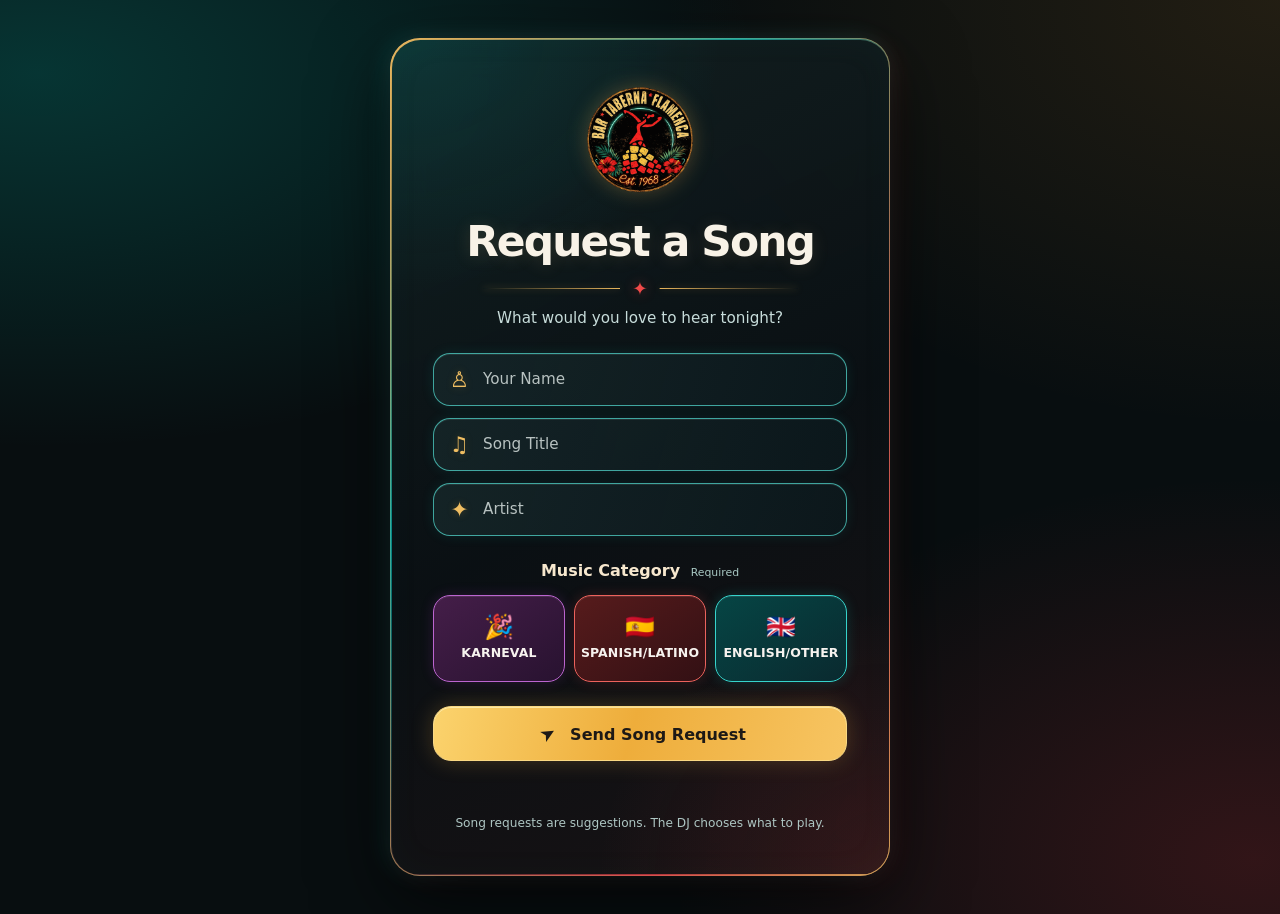
==== index.html @ 023027da "Force fresh category-aware guest script after older cached versions" ====
<!doctype html>
<html lang="en"><head><meta charset="UTF-8"><meta name="viewport" content="width=device-width,initial-scale=1"><meta name="theme-color" content="#17121b"><title>Song Requests · Taberna Flamenca</title><link rel="stylesheet" href="./styles.css"><link rel="stylesheet" href="./guest-theme.css"></head><body>
<main class="guest-page"><section class="guest-card"><img class="guest-logo" src="./assets/taberna-round-hq.png" alt="Taberna Flamenca logo"><h1>Request a Song</h1><div class="flamenca-divider" aria-hidden="true"><span>✦</span></div><p class="subtitle">What would you love to hear tonight?</p>
<form id="request-form"><label class="sr-only" for="guest">Your Name</label><div class="glow-field"><span class="field-icon" aria-hidden="true">♙</span><input id="guest" name="guest" maxlength="60" autocomplete="name" required placeholder="Your Name"></div>
<label class="sr-only" for="title">Song Title</label><div class="glow-field"><span class="field-icon" aria-hidden="true">♫</span><input id="title" name="title" maxlength="120" required placeholder="Song Title"></div>

<label class="sr-only" for="artist">Artist</label><div class="glow-field"><span class="field-icon" aria-hidden="true">✦</span><input id="artist" name="artist" maxlength="120" required placeholder="Artist"></div>
<fieldset class="category-field"><legend>Music Category <span class="required-label">Required</span></legend><div class="category-options">
<label class="category-choice"><input type="radio" name="category" value="german" required><span><span class="category-emoji">🎉</span><span>KARNEVAL</span></span></label>
<label class="category-choice"><input type="radio" name="category" value="latino" required><span><span class="category-emoji">🇪🇸</span><span>SPANISH/<wbr>LATINO</span></span></label>
<label class="category-choice"><input type="radio" name="category" value="international" required><span><span class="category-emoji">🇬🇧</span><span>ENGLISH/<wbr>OTHER</span></span></label>
</div></fieldset>
<button type="submit" id="submit"><span class="send-icon" aria-hidden="true">➤</span> Send Song Request</button><p class="feedback" id="feedback" role="status" aria-live="polite"></p></form>
<p class="footnote">Song requests are suggestions. The DJ chooses what to play.</p></section></main>
<script type="module" src="./src/guest.js?v=20261105-category-fix2"></script></body></html>
---- styles.css ----
:root{font-family:Inter,ui-sans-serif,system-ui,-apple-system,BlinkMacSystemFont,"Segoe UI",sans-serif;color:#f6eff7;background:#120e15;font-synthesis:none}*{box-sizing:border-box}body{margin:0;min-height:100vh;background:radial-gradient(ellipse at 20% 0%,#39213d 0%,transparent 45%),radial-gradient(ellipse at 100% 70%,#2b1b30 0%,transparent 45%),#120e15}button,input{font:inherit}button{cursor:pointer}button:disabled{opacity:.6;cursor:wait}.guest-page{min-height:100vh;display:flex;align-items:center;justify-content:center;padding:32px 16px}.guest-card{width:min(100%,460px);padding:clamp(26px,5vw,46px);background:rgba(39,28,43,.82);border:1px solid #624b63;border-radius:24px;box-shadow:0 22px 75px #0007;backdrop-filter:blur(14px)}.eyebrow{font-size:.75rem;letter-spacing:.25em;font-weight:750;color:#f2a9bb}.music-icon{font-size:3.7rem;line-height:1;margin:30px 0 10px;color:#f3b0c4}h1{font-size:clamp(2rem,5vw,2.8rem);letter-spacing:-.05em;margin:0 0 8px}.subtitle{color:#c6b4c6;margin:0 0 30px;line-height:1.5}form{display:flex;flex-direction:column}label{font-size:.86rem;font-weight:650;margin:14px 0 8px}input:not([type=checkbox]){width:100%;min-height:48px;padding:12px 14px;color:#fff;border:1px solid #745e76;border-radius:11px;background:#231b28;outline:none}input:focus{border-color:#f3a9c0;box-shadow:0 0 0 3px #f3a9c026}input::placeholder{color:#a692a8}button:not(.secondary){background:linear-gradient(120deg,#ffb8c7,#e78eae);color:#2a1425;font-weight:760;border:0;border-radius:11px;min-height:49px;padding:12px 18px;margin-top:24px}button span{margin-left:6px}button:hover{filter:brightness(1.08)}button.secondary{background:#302635;color:#f5e9f4;border:1px solid #604d63;border-radius:10px;padding:10px 15px;min-height:40px}.footnote{font-size:.76rem;line-height:1.5;color:#a893a9;text-align:center;margin:25px 0 0}.feedback{font-size:.87rem;line-height:1.45;margin:12px 0 0;min-height:1rem}.feedback.error{color:#ffc1c1}.feedback.success{color:#a7edc1}.hidden{display:none!important}.dashboard{max-width:940px;margin:auto;padding:42px 18px}.dash-header{display:flex;align-items:flex-start;justify-content:space-between;gap:20px}.dash-header h1{margin-top:10px}.header-actions{display:flex;gap:12px;align-items:center}.status{border-radius:100px;border:1px solid #58465b;padding:8px 12px;color:#d1bcd1;font-size:.8rem;white-space:nowrap}.status.connected{border-color:#44705d;color:#a6e8c4}.panel{background:#2b2030;border:1px solid #644d67;border-radius:18px;padding:26px}.login{max-width:410px;margin:50px auto}.login h2{margin:0}.toolbar{display:flex;align-items:center;justify-content:space-between;gap:20px;margin:16px 0 20px}.meta{font-size:.82rem;color:#b39db5;margin:5px 0}.toolbar-actions{display:flex;align-items:center;gap:14px}.checkbox-label{margin:0;color:#cdbbd0;font-weight:500;white-space:nowrap}.request-list{background:#241b29;border:1px solid #57445b;border-radius:17px;overflow:hidden}.request{display:grid;grid-template-columns:43px 1fr auto;gap:16px;align-items:center;padding:19px 20px;border-bottom:1px solid #48364b}.request:last-child{border-bottom:0}.request.done{opacity:.55}.number{font-size:1.35rem;font-weight:700;color:#a892ad;font-variant-numeric:tabular-nums}.song-title{font-size:1.03rem;font-weight:750;overflow-wrap:anywhere}.artist{font-size:.91rem;color:#c9b5ca;margin-top:4px}.requesters{font-size:.82rem;color:#9e8aa4;margin-top:6px;overflow-wrap:anywhere}.row-side{display:flex;gap:12px;align-items:center}.plus{border-radius:100px;background:#614162;color:#ffdaee;padding:6px 10px;font-size:.82rem;font-weight:750}.mark{font-size:.82rem;padding:7px 9px;background:transparent;border:1px solid #705a76;color:#d5c0d7;border-radius:8px}.empty{padding:32px;color:#bca7bd;text-align:center}.dashboard-foot{margin-top:30px}@media(max-width:600px){.dash-header,.toolbar{flex-wrap:wrap}.request{grid-template-columns:25px 1fr auto;gap:10px;padding:14px 12px}.row-side{flex-direction:column;align-items:flex-end}.dashboard{padding:22px 12px}}
/* DJ request extension: keep the existing colour palette and card styling. */
.dashboard{max-width:1680px}
.toolbar-actions{flex-wrap:wrap;justify-content:flex-end}
.toolbar select,.category-select{background:#302635;color:#f5e9f4;border:1px solid #705a76;border-radius:9px;padding:9px;font:inherit}
.event-label{margin:0;font-size:.82rem;color:#cdbbd0}
.request-columns{display:grid;grid-template-columns:repeat(3,minmax(0,1fr));gap:14px;align-items:start;overflow:visible}
.music-column{min-width:0;border:1px solid #57445b;background:rgba(36,27,41,.92);border-radius:17px;overflow:hidden}
.music-column h2{font-size:1rem;letter-spacing:-.01em;margin:0;padding:17px 16px;background:#35283a;border-bottom:1px solid #57445b}
.category-items{min-height:90px}
.category-items .request{grid-template-columns:29px minmax(0,1fr);gap:10px;align-items:start;padding:15px 12px}
.category-items .number{font-size:1rem;padding-top:2px}
.song-details{min-width:0}
.song-details .row-side{flex-direction:row;align-items:center;justify-content:flex-start;margin-top:10px}
.song-details .category-select{width:100%;margin-top:10px;font-size:.78rem}
.mobile-swipe-hint{display:none;text-align:center;color:#b8a3ba;font-size:.8rem}
@media(max-width:760px){
 .dashboard{padding:20px 0}
 .dash-header,.toolbar{padding-left:15px;padding-right:15px}
 .dashboard-foot{padding:0 14px}
 .request-columns{display:flex;gap:0;overflow-x:auto;scroll-snap-type:x mandatory;overscroll-behavior-x:contain;scrollbar-width:none;-webkit-overflow-scrolling:touch}
 .request-columns::-webkit-scrollbar{display:none}
 .music-column{flex:0 0 100%;width:100%;scroll-snap-align:start;border-radius:0;border-left:0;border-right:0;min-height:280px}
 .music-column h2{position:sticky;top:0}
 .mobile-swipe-hint{display:block}
 .toolbar-actions{justify-content:flex-start}
 .header-actions{margin-left:auto}
}

/* Guest request form: original centered logo and equal-width compulsory category choices. */
.guest-logo{display:block;width:124px;height:124px;aspect-ratio:1;object-fit:contain;border-radius:50%;margin:0 auto 16px}
.guest-card h1{text-align:center}
.guest-card .subtitle{text-align:center}
.category-field{border:0;padding:0;margin:17px 0 3px;min-width:0}
.category-field legend{font-size:.86rem;font-weight:650;margin-bottom:10px;padding:0}
.required-label{font-size:.72rem;font-weight:500;color:#bf9ebc;margin-left:5px}
.category-options{display:grid;grid-template-columns:repeat(3,minmax(0,1fr));gap:7px}
.category-choice{display:block;min-width:0;margin:0;cursor:pointer;position:relative}
.category-choice input{position:absolute;opacity:0;width:1px;height:1px}
.category-choice > span{display:flex;align-items:center;justify-content:center;text-align:center;min-height:58px;width:100%;padding:7px 4px;background:#231b28;border:1px solid #745e76;border-radius:11px;color:#f5e9f4;font-size:clamp(.63rem,2.2vw,.77rem);font-weight:750;line-height:1.2;overflow-wrap:anywhere;transition:background .15s,border-color .15s,box-shadow .15s}
.category-choice input:checked+span{background:#614162;border-color:#ffc5d6;color:#fff;box-shadow:inset 0 0 0 1px #ffc5d6}
.category-choice input:focus-visible+span{outline:3px solid #f3a9c0;outline-offset:3px}
@media(max-width:420px){.guest-card{padding:24px 18px}.guest-logo{width:118px;height:118px}.category-options{gap:5px}.category-choice > span{font-size:.65rem;padding:7px 2px}}

/* Compact supplied PNG and horizontal categories with clear symbol/text hierarchy. */
.category-options{grid-template-columns:repeat(3,minmax(0,1fr));}
.category-choice > span{display:flex;flex-direction:column;gap:4px;align-items:center;justify-content:center;min-height:70px;white-space:normal}
.category-choice > span > span{display:block;background:none;border:none;padding:0;min-height:0;width:auto;line-height:1.15}
.category-choice .category-emoji{font-size:1.3rem;line-height:1.2}
---- guest-theme.css ----
/* Flamenca Night — guest-only theme matching the approved visual mockup.
   All DJ dashboard styles and existing Supabase logic remain untouched. */
.guest-page {
  min-height:100vh;
  padding:38px 16px;
  background:
    radial-gradient(ellipse 74% 54% at 3% 8%,rgba(0,198,182,.21),transparent 76%),
    radial-gradient(ellipse 60% 55% at 98% 94%,rgba(229,50,57,.19),transparent 76%),
    radial-gradient(ellipse 62% 60% at 100% 0%,rgba(195,125,36,.14),transparent 78%),
    #080e10;
}
.guest-card {
  position:relative;
  isolation:isolate;
  width:min(100%,500px);
  padding:clamp(26px,5vw,42px);
  border:1px solid rgba(230,181,107,.63);
  border-radius:30px;
  background:
    radial-gradient(ellipse 80% 38% at 4% 0%,rgba(0,160,157,.16),transparent 78%),
    radial-gradient(ellipse 78% 42% at 100% 100%,rgba(204,58,61,.15),transparent 75%),
    linear-gradient(155deg,rgba(20,35,36,.84),rgba(11,16,20,.91) 53%,rgba(27,19,21,.89));
  box-shadow:
    0 24px 75px rgba(0,0,0,.68),
    -5px -2px 22px rgba(0,204,193,.15),
    5px 3px 24px rgba(248,69,69,.13),
    inset 0 1px 0 rgba(255,221,161,.19),
    inset 0 0 38px rgba(30,165,148,.035);
  backdrop-filter:blur(20px) saturate(125%);
  -webkit-backdrop-filter:blur(20px) saturate(125%);
}
.guest-card:before {
  content:"";
  position:absolute;
  z-index:-1;
  inset:-1px;
  border-radius:inherit;
  padding:1.5px;
  background:linear-gradient(125deg,#e9b65d 0%,rgba(245,200,107,.55) 11%,rgba(2,200,197,.65) 32%,rgba(112,142,139,.16) 50%,rgba(237,66,77,.72) 78%,#d0a056 100%);
  -webkit-mask:linear-gradient(#fff 0 0) content-box,linear-gradient(#fff 0 0);
  -webkit-mask-composite:xor;
  mask-composite:exclude;
  pointer-events:none;
}
.guest-logo {
  width:124px;
  height:124px;
  border-radius:50%;
  object-fit:contain;
  margin:0 auto 13px;
  filter:drop-shadow(0 0 10px rgba(218,166,72,.30));
}
.guest-card h1 {
  font-size:clamp(2rem,7vw,2.65rem);
  line-height:1.13;
  font-weight:800;
  letter-spacing:-.045em;
  color:#f8f2e7;
  text-shadow:0 2px 18px rgba(246,194,118,.14);
  margin:0;
}
.flamenca-divider {
  display:flex;
  align-items:center;
  gap:12px;
  color:#f04a49;
  margin:12px auto 8px;
  width:76%;
  font-size:1.15rem;
  text-shadow:0 0 13px rgba(239,67,62,.45);
}
.flamenca-divider:before,.flamenca-divider:after {
  content:"";
  flex:1;
  height:1px;
  background:linear-gradient(90deg,transparent,#e6b45c);
  box-shadow:0 0 7px rgba(228,169,65,.4);
}
.flamenca-divider:after {transform:rotate(180deg)}
.guest-card .subtitle {
  margin:0 0 23px;
  color:#c7dcda;
  font-style:italic;
  font-size:.95rem;
}
.sr-only {
  position:absolute!important;
  width:1px!important;
  height:1px!important;
  padding:0!important;
  margin:-1px!important;
  overflow:hidden!important;
  clip:rect(0,0,0,0)!important;
  white-space:nowrap!important;
  border:0!important;
}
.glow-field {
  display:flex;
  align-items:center;
  gap:12px;
  border:1px solid rgba(80,213,202,.75);
  border-radius:17px;
  min-height:53px;
  margin:0 0 12px;
  padding:0 14px;
  background:linear-gradient(105deg,rgba(22,38,41,.88),rgba(12,27,31,.74));
  box-shadow:0 0 13px rgba(30,207,199,.10),inset 0 1px 0 rgba(203,250,239,.09);
  transition:border-color .16s,box-shadow .16s;
}
.glow-field:focus-within {
  border-color:#f2c369;
  box-shadow:0 0 0 3px rgba(230,183,84,.12),0 0 20px rgba(37,207,200,.20);
}
.field-icon {
  flex:0 0 23px;
  text-align:center;
  color:#f0be62;
  font-size:1.35rem;
  text-shadow:0 0 9px rgba(230,166,56,.25);
}
.guest-card .glow-field input:not([type=checkbox]) {
  width:100%;
  padding:12px 0;
  min-height:51px;
  background:transparent;
  border:0;
  border-radius:0;
  box-shadow:none;
  color:#f8f3e8;
  font-size:.95rem;
}
.guest-card .glow-field input:focus {box-shadow:none}
.guest-card .glow-field input::placeholder {color:#b8c2c1;opacity:1}
.guest-card .category-field {margin:13px 0 0}
.guest-card .category-field legend {
  color:#f7e8ce;
  text-align:center;
  width:100%;
  font-size:1rem;
  font-weight:750;
  margin-bottom:15px;
}
.guest-card .required-label {
  color:#a8c8c3;
  font-weight:400;
  font-size:.68rem;
}
.guest-card .category-options {
  display:grid;
  grid-template-columns:repeat(3,minmax(0,1fr));
  gap:9px;
}
.guest-card .category-choice {margin:0;min-width:0}
.guest-card .category-choice>span {
  display:flex;
  min-height:87px;
  padding:12px 4px;
  flex-direction:column;
  gap:7px;
  border-radius:17px;
  color:#f7f3ef;
  font-size:clamp(.60rem,2.4vw,.78rem);
  font-weight:800;
  letter-spacing:.01em;
  transition:transform .15s,box-shadow .15s,border-color .15s;
}
.guest-card .category-choice:first-child>span {
  background:linear-gradient(145deg,rgba(88,35,91,.75),rgba(48,19,57,.76));
  border:1px solid #bc65d0;
  box-shadow:0 0 13px rgba(179,54,202,.17),inset 0 1px 0 rgba(255,255,255,.09);
}
.guest-card .category-choice:nth-child(2)>span {
  background:linear-gradient(145deg,rgba(104,30,30,.81),rgba(59,16,20,.80));
  border:1px solid #ed625c;
  box-shadow:0 0 13px rgba(230,67,64,.18),inset 0 1px 0 rgba(255,255,255,.09);
}
.guest-card .category-choice:nth-child(3)>span {
  background:linear-gradient(145deg,rgba(3,89,87,.73),rgba(6,48,54,.79));
  border:1px solid #36d4cc;
  box-shadow:0 0 13px rgba(15,214,204,.17),inset 0 1px 0 rgba(255,255,255,.09);
}
.guest-card .category-choice input:checked+span {
  transform:translateY(-2px);
  border-width:2px;
  box-shadow:0 0 0 2px rgba(255,236,181,.25),0 0 22px rgba(240,198,109,.32);
}
.guest-card .category-choice input:focus-visible+span {
  outline:3px solid #f3c363;
  outline-offset:3px;
}
.guest-card .category-choice .category-emoji {font-size:1.5rem;line-height:1}
.guest-card .category-choice>span>span {font-size:inherit;line-height:1.16}
.guest-card #submit {
  min-height:55px;
  margin-top:24px;
  border-radius:18px;
  border:1px solid #f9d883;
  background:linear-gradient(105deg,#fbd36d,#eead3b 48%,#f7c562);
  box-shadow:0 0 22px rgba(236,173,64,.23),inset 0 1px 0 rgba(255,251,201,.65);
  color:#1d1916;
  font-size:1rem;
  font-weight:800;
}
.guest-card #submit:hover {filter:brightness(1.06)}
.guest-card #submit .send-icon {display:inline-block;margin-right:9px;font-size:1.15rem;transform:rotate(-30deg)}
.guest-card .footnote {color:#aec6c3;font-style:italic;line-height:1.55}
@media(max-width:420px) {
  .guest-page {padding:16px 11px}
  .guest-card {padding:26px 16px;border-radius:24px}
  .guest-card .category-options {gap:6px}
  .guest-card .category-choice>span {min-height:82px;padding:10px 3px;font-size:.63rem}
  .guest-logo {width:118px;height:118px}
}
@media(prefers-reduced-motion:reduce) {
  .glow-field,.guest-card .category-choice>span {transition:none}
}
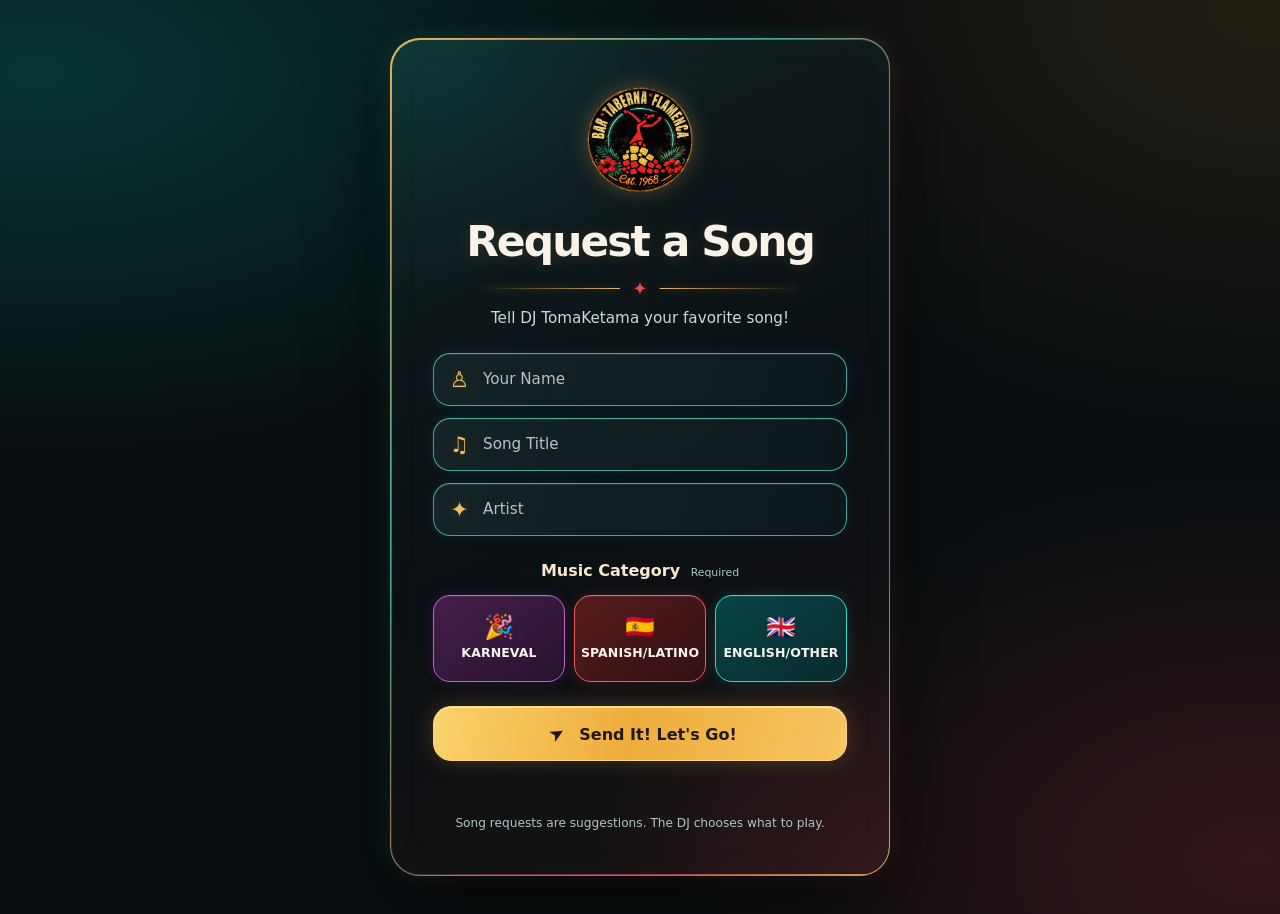
==== commit 673cb6cf: "Refresh guest request tagline and energetic send button label" ====
--- a/index.html
+++ b/index.html
@@ -1,6 +1,6 @@
 <!doctype html>
 <html lang="en"><head><meta charset="UTF-8"><meta name="viewport" content="width=device-width,initial-scale=1"><meta name="theme-color" content="#17121b"><title>Song Requests · Taberna Flamenca</title><link rel="stylesheet" href="./styles.css"><link rel="stylesheet" href="./guest-theme.css"></head><body>
-<main class="guest-page"><section class="guest-card"><img class="guest-logo" src="./assets/taberna-round-hq.png" alt="Taberna Flamenca logo"><h1>Request a Song</h1><div class="flamenca-divider" aria-hidden="true"><span>✦</span></div><p class="subtitle">What would you love to hear tonight?</p>
+<main class="guest-page"><section class="guest-card"><img class="guest-logo" src="./assets/taberna-round-hq.png" alt="Taberna Flamenca logo"><h1>Request a Song</h1><div class="flamenca-divider" aria-hidden="true"><span>✦</span></div><p class="subtitle">Tell DJ TomaKetama your favorite song!</p>
 <form id="request-form"><label class="sr-only" for="guest">Your Name</label><div class="glow-field"><span class="field-icon" aria-hidden="true">♙</span><input id="guest" name="guest" maxlength="60" autocomplete="name" required placeholder="Your Name"></div>
 <label class="sr-only" for="title">Song Title</label><div class="glow-field"><span class="field-icon" aria-hidden="true">♫</span><input id="title" name="title" maxlength="120" required placeholder="Song Title"></div>
 
@@ -10,6 +10,6 @@
 <label class="category-choice"><input type="radio" name="category" value="latino" required><span><span class="category-emoji">🇪🇸</span><span>SPANISH/<wbr>LATINO</span></span></label>
 <label class="category-choice"><input type="radio" name="category" value="international" required><span><span class="category-emoji">🇬🇧</span><span>ENGLISH/<wbr>OTHER</span></span></label>
 </div></fieldset>
-<button type="submit" id="submit"><span class="send-icon" aria-hidden="true">➤</span> Send Song Request</button><p class="feedback" id="feedback" role="status" aria-live="polite"></p></form>
+<button type="submit" id="submit"><span class="send-icon" aria-hidden="true">➤</span> Send It! Let's Go!</button><p class="feedback" id="feedback" role="status" aria-live="polite"></p></form>
 <p class="footnote">Song requests are suggestions. The DJ chooses what to play.</p></section></main>
-<script type="module" src="./src/guest.js?v=20261105-category-fix2"></script></body></html>+<script type="module" src="./src/guest.js?v=20261105-party-copy3"></script></body></html>
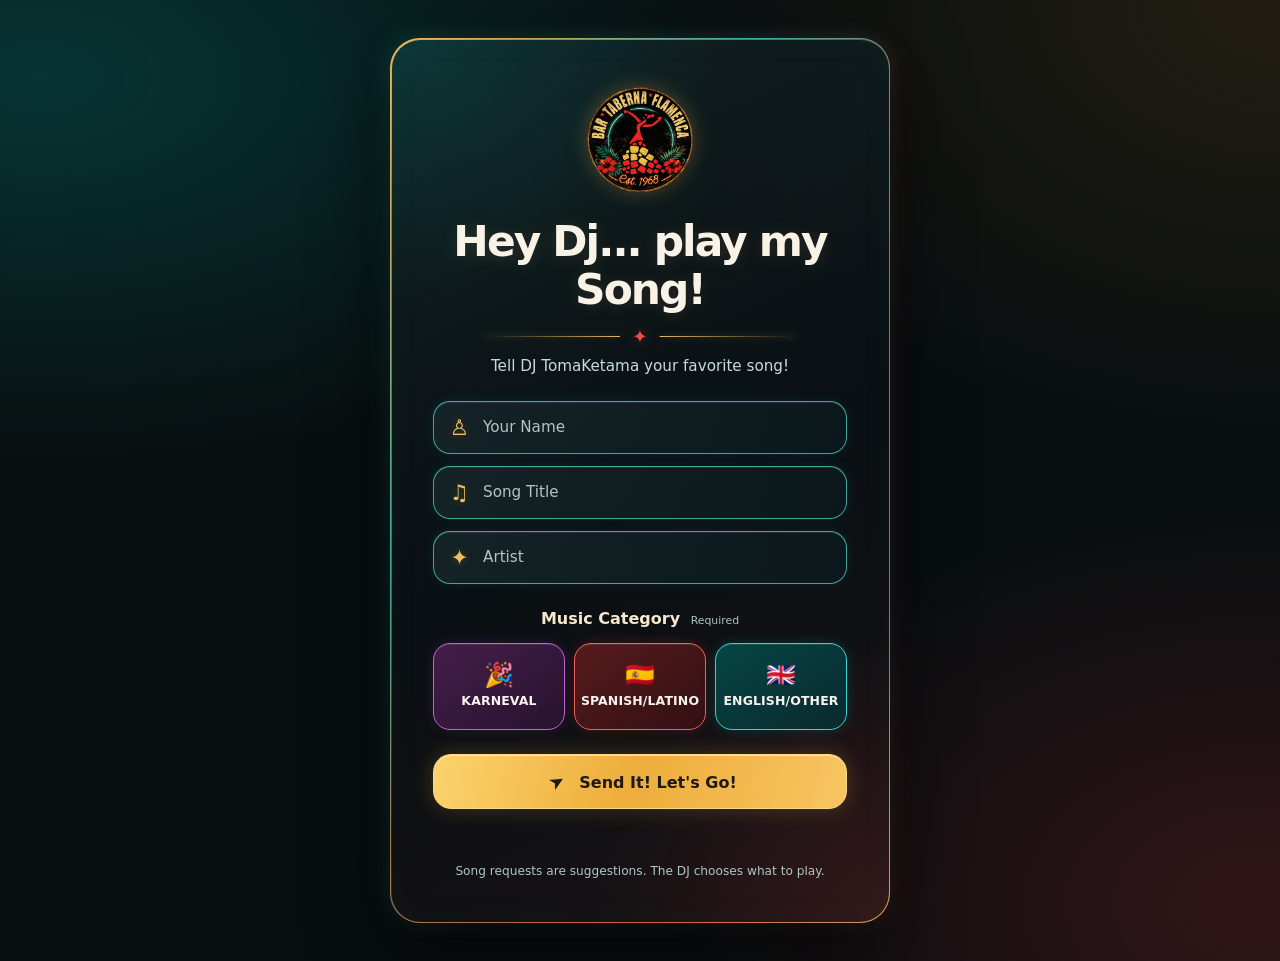
==== commit feb468c0: "Update guest form headline to Hey Dj... play my Song!" ====
--- a/index.html
+++ b/index.html
@@ -1,6 +1,6 @@
 <!doctype html>
 <html lang="en"><head><meta charset="UTF-8"><meta name="viewport" content="width=device-width,initial-scale=1"><meta name="theme-color" content="#17121b"><title>Song Requests · Taberna Flamenca</title><link rel="stylesheet" href="./styles.css"><link rel="stylesheet" href="./guest-theme.css"></head><body>
-<main class="guest-page"><section class="guest-card"><img class="guest-logo" src="./assets/taberna-round-hq.png" alt="Taberna Flamenca logo"><h1>Request a Song</h1><div class="flamenca-divider" aria-hidden="true"><span>✦</span></div><p class="subtitle">Tell DJ TomaKetama your favorite song!</p>
+<main class="guest-page"><section class="guest-card"><img class="guest-logo" src="./assets/taberna-round-hq.png" alt="Taberna Flamenca logo"><h1>Hey Dj... play my Song!</h1><div class="flamenca-divider" aria-hidden="true"><span>✦</span></div><p class="subtitle">Tell DJ TomaKetama your favorite song!</p>
 <form id="request-form"><label class="sr-only" for="guest">Your Name</label><div class="glow-field"><span class="field-icon" aria-hidden="true">♙</span><input id="guest" name="guest" maxlength="60" autocomplete="name" required placeholder="Your Name"></div>
 <label class="sr-only" for="title">Song Title</label><div class="glow-field"><span class="field-icon" aria-hidden="true">♫</span><input id="title" name="title" maxlength="120" required placeholder="Song Title"></div>
 
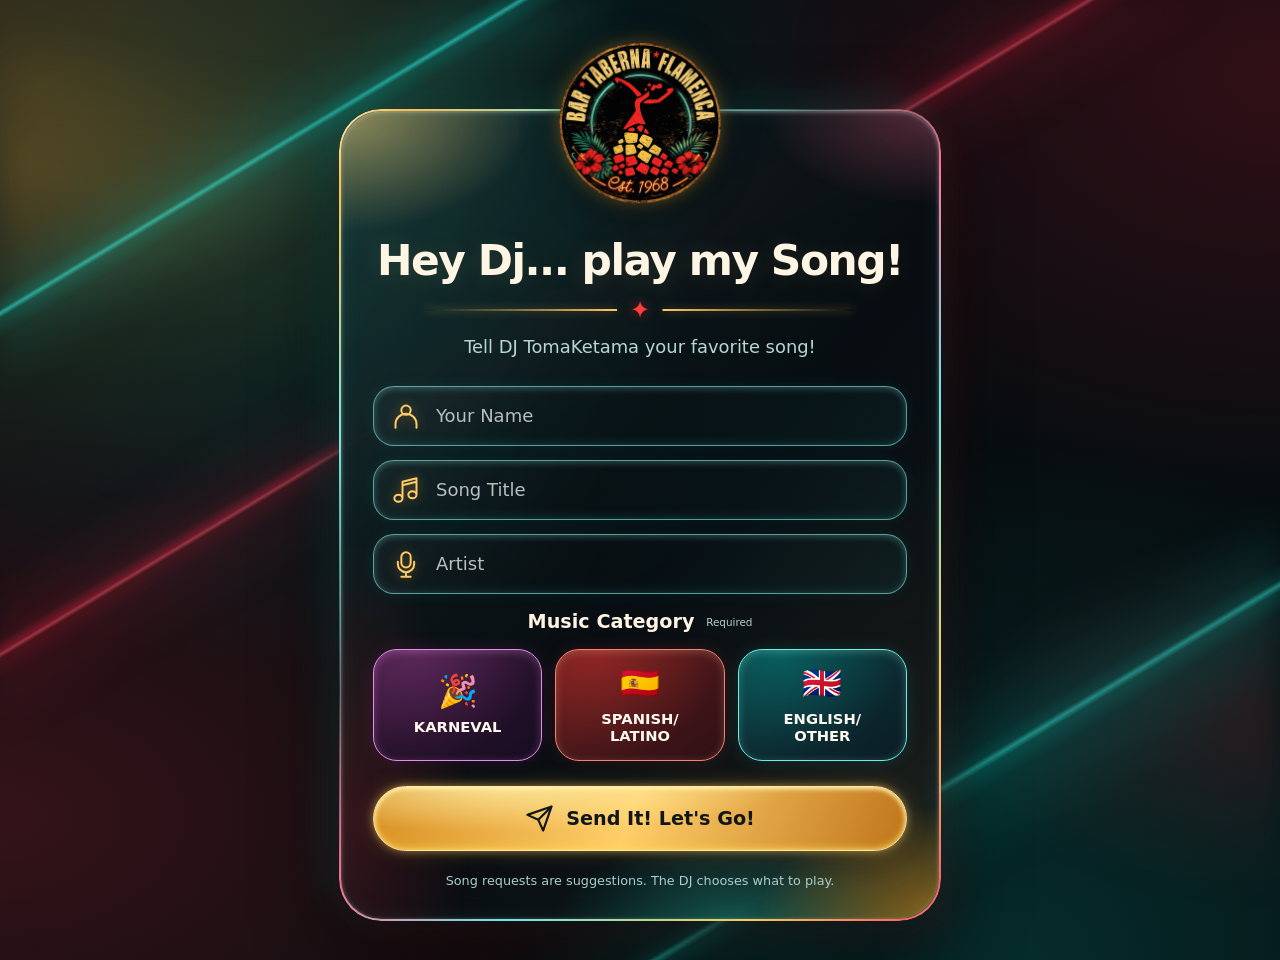
==== commit 85601da1: "Refine guest form with luminous glass and ambient light trails" ====
--- a/index.html
+++ b/index.html
@@ -1,15 +1,15 @@
 <!doctype html>
 <html lang="en"><head><meta charset="UTF-8"><meta name="viewport" content="width=device-width,initial-scale=1"><meta name="theme-color" content="#17121b"><title>Song Requests · Taberna Flamenca</title><link rel="stylesheet" href="./styles.css"><link rel="stylesheet" href="./guest-theme.css"></head><body>
 <main class="guest-page"><section class="guest-card"><img class="guest-logo" src="./assets/taberna-round-hq.png" alt="Taberna Flamenca logo"><h1>Hey Dj... play my Song!</h1><div class="flamenca-divider" aria-hidden="true"><span>✦</span></div><p class="subtitle">Tell DJ TomaKetama your favorite song!</p>
-<form id="request-form"><label class="sr-only" for="guest">Your Name</label><div class="glow-field"><span class="field-icon" aria-hidden="true">♙</span><input id="guest" name="guest" maxlength="60" autocomplete="name" required placeholder="Your Name"></div>
-<label class="sr-only" for="title">Song Title</label><div class="glow-field"><span class="field-icon" aria-hidden="true">♫</span><input id="title" name="title" maxlength="120" required placeholder="Song Title"></div>
+<form id="request-form"><label class="sr-only" for="guest">Your Name</label><div class="glow-field"><span class="field-icon" aria-hidden="true"><svg viewBox="0 0 24 24"><circle cx="12" cy="7" r="4"/><path d="M3 22v-3a9 9 0 0 1 18 0v3"/></svg></span><input id="guest" name="guest" maxlength="60" autocomplete="name" required placeholder="Your Name"></div>
+<label class="sr-only" for="title">Song Title</label><div class="glow-field"><span class="field-icon" aria-hidden="true"><svg viewBox="0 0 24 24"><path d="M9 18V5l12-3v13M9 8l12-3"/><ellipse cx="5.5" cy="19" rx="3.5" ry="3"/><ellipse cx="17.5" cy="16" rx="3.5" ry="3"/></svg></span><input id="title" name="title" maxlength="120" required placeholder="Song Title"></div>
 
-<label class="sr-only" for="artist">Artist</label><div class="glow-field"><span class="field-icon" aria-hidden="true">✦</span><input id="artist" name="artist" maxlength="120" required placeholder="Artist"></div>
+<label class="sr-only" for="artist">Artist</label><div class="glow-field"><span class="field-icon" aria-hidden="true"><svg viewBox="0 0 24 24"><rect x="8" y="2" width="8" height="13" rx="4"/><path d="M5 10v2a7 7 0 0 0 14 0v-2M12 19v4M8 23h8"/></svg></span><input id="artist" name="artist" maxlength="120" required placeholder="Artist"></div>
 <fieldset class="category-field"><legend>Music Category <span class="required-label">Required</span></legend><div class="category-options">
 <label class="category-choice"><input type="radio" name="category" value="german" required><span><span class="category-emoji">🎉</span><span>KARNEVAL</span></span></label>
-<label class="category-choice"><input type="radio" name="category" value="latino" required><span><span class="category-emoji">🇪🇸</span><span>SPANISH/<wbr>LATINO</span></span></label>
-<label class="category-choice"><input type="radio" name="category" value="international" required><span><span class="category-emoji">🇬🇧</span><span>ENGLISH/<wbr>OTHER</span></span></label>
+<label class="category-choice"><input type="radio" name="category" value="latino" required><span><span class="category-emoji">🇪🇸</span><span>SPANISH/<br>LATINO</span></span></label>
+<label class="category-choice"><input type="radio" name="category" value="international" required><span><span class="category-emoji">🇬🇧</span><span>ENGLISH/<br>OTHER</span></span></label>
 </div></fieldset>
-<button type="submit" id="submit"><span class="send-icon" aria-hidden="true">➤</span> Send It! Let's Go!</button><p class="feedback" id="feedback" role="status" aria-live="polite"></p></form>
+<button type="submit" id="submit"><span class="send-icon" aria-hidden="true"><svg viewBox="0 0 24 24"><path d="m22 2-7 20-4-9-9-4 20-7ZM11 13 22 2"/></svg></span> Send It! Let's Go!</button><p class="feedback" id="feedback" role="status" aria-live="polite"></p></form>
 <p class="footnote">Song requests are suggestions. The DJ chooses what to play.</p></section></main>
 <script type="module" src="./src/guest.js?v=20261105-party-copy3"></script></body></html>
--- a/guest-theme.css
+++ b/guest-theme.css
@@ -1,216 +1,50 @@
-/* Flamenca Night — guest-only theme matching the approved visual mockup.
-   All DJ dashboard styles and existing Supabase logic remain untouched. */
-.guest-page {
-  min-height:100vh;
-  padding:38px 16px;
-  background:
-    radial-gradient(ellipse 74% 54% at 3% 8%,rgba(0,198,182,.21),transparent 76%),
-    radial-gradient(ellipse 60% 55% at 98% 94%,rgba(229,50,57,.19),transparent 76%),
-    radial-gradient(ellipse 62% 60% at 100% 0%,rgba(195,125,36,.14),transparent 78%),
-    #080e10;
-}
-.guest-card {
-  position:relative;
-  isolation:isolate;
-  width:min(100%,500px);
-  padding:clamp(26px,5vw,42px);
-  border:1px solid rgba(230,181,107,.63);
-  border-radius:30px;
-  background:
-    radial-gradient(ellipse 80% 38% at 4% 0%,rgba(0,160,157,.16),transparent 78%),
-    radial-gradient(ellipse 78% 42% at 100% 100%,rgba(204,58,61,.15),transparent 75%),
-    linear-gradient(155deg,rgba(20,35,36,.84),rgba(11,16,20,.91) 53%,rgba(27,19,21,.89));
-  box-shadow:
-    0 24px 75px rgba(0,0,0,.68),
-    -5px -2px 22px rgba(0,204,193,.15),
-    5px 3px 24px rgba(248,69,69,.13),
-    inset 0 1px 0 rgba(255,221,161,.19),
-    inset 0 0 38px rgba(30,165,148,.035);
-  backdrop-filter:blur(20px) saturate(125%);
-  -webkit-backdrop-filter:blur(20px) saturate(125%);
-}
-.guest-card:before {
-  content:"";
-  position:absolute;
-  z-index:-1;
-  inset:-1px;
-  border-radius:inherit;
-  padding:1.5px;
-  background:linear-gradient(125deg,#e9b65d 0%,rgba(245,200,107,.55) 11%,rgba(2,200,197,.65) 32%,rgba(112,142,139,.16) 50%,rgba(237,66,77,.72) 78%,#d0a056 100%);
-  -webkit-mask:linear-gradient(#fff 0 0) content-box,linear-gradient(#fff 0 0);
-  -webkit-mask-composite:xor;
-  mask-composite:exclude;
-  pointer-events:none;
-}
-.guest-logo {
-  width:124px;
-  height:124px;
-  border-radius:50%;
-  object-fit:contain;
-  margin:0 auto 13px;
-  filter:drop-shadow(0 0 10px rgba(218,166,72,.30));
-}
-.guest-card h1 {
-  font-size:clamp(2rem,7vw,2.65rem);
-  line-height:1.13;
-  font-weight:800;
-  letter-spacing:-.045em;
-  color:#f8f2e7;
-  text-shadow:0 2px 18px rgba(246,194,118,.14);
-  margin:0;
-}
-.flamenca-divider {
-  display:flex;
-  align-items:center;
-  gap:12px;
-  color:#f04a49;
-  margin:12px auto 8px;
-  width:76%;
-  font-size:1.15rem;
-  text-shadow:0 0 13px rgba(239,67,62,.45);
-}
-.flamenca-divider:before,.flamenca-divider:after {
-  content:"";
-  flex:1;
-  height:1px;
-  background:linear-gradient(90deg,transparent,#e6b45c);
-  box-shadow:0 0 7px rgba(228,169,65,.4);
-}
-.flamenca-divider:after {transform:rotate(180deg)}
-.guest-card .subtitle {
-  margin:0 0 23px;
-  color:#c7dcda;
-  font-style:italic;
-  font-size:.95rem;
-}
-.sr-only {
-  position:absolute!important;
-  width:1px!important;
-  height:1px!important;
-  padding:0!important;
-  margin:-1px!important;
-  overflow:hidden!important;
-  clip:rect(0,0,0,0)!important;
-  white-space:nowrap!important;
-  border:0!important;
-}
-.glow-field {
-  display:flex;
-  align-items:center;
-  gap:12px;
-  border:1px solid rgba(80,213,202,.75);
-  border-radius:17px;
-  min-height:53px;
-  margin:0 0 12px;
-  padding:0 14px;
-  background:linear-gradient(105deg,rgba(22,38,41,.88),rgba(12,27,31,.74));
-  box-shadow:0 0 13px rgba(30,207,199,.10),inset 0 1px 0 rgba(203,250,239,.09);
-  transition:border-color .16s,box-shadow .16s;
-}
-.glow-field:focus-within {
-  border-color:#f2c369;
-  box-shadow:0 0 0 3px rgba(230,183,84,.12),0 0 20px rgba(37,207,200,.20);
-}
-.field-icon {
-  flex:0 0 23px;
-  text-align:center;
-  color:#f0be62;
-  font-size:1.35rem;
-  text-shadow:0 0 9px rgba(230,166,56,.25);
-}
-.guest-card .glow-field input:not([type=checkbox]) {
-  width:100%;
-  padding:12px 0;
-  min-height:51px;
-  background:transparent;
-  border:0;
-  border-radius:0;
-  box-shadow:none;
-  color:#f8f3e8;
-  font-size:.95rem;
-}
-.guest-card .glow-field input:focus {box-shadow:none}
-.guest-card .glow-field input::placeholder {color:#b8c2c1;opacity:1}
-.guest-card .category-field {margin:13px 0 0}
-.guest-card .category-field legend {
-  color:#f7e8ce;
-  text-align:center;
-  width:100%;
-  font-size:1rem;
-  font-weight:750;
-  margin-bottom:15px;
-}
-.guest-card .required-label {
-  color:#a8c8c3;
-  font-weight:400;
-  font-size:.68rem;
-}
-.guest-card .category-options {
-  display:grid;
-  grid-template-columns:repeat(3,minmax(0,1fr));
-  gap:9px;
-}
-.guest-card .category-choice {margin:0;min-width:0}
-.guest-card .category-choice>span {
-  display:flex;
-  min-height:87px;
-  padding:12px 4px;
-  flex-direction:column;
-  gap:7px;
-  border-radius:17px;
-  color:#f7f3ef;
-  font-size:clamp(.60rem,2.4vw,.78rem);
-  font-weight:800;
-  letter-spacing:.01em;
-  transition:transform .15s,box-shadow .15s,border-color .15s;
-}
-.guest-card .category-choice:first-child>span {
-  background:linear-gradient(145deg,rgba(88,35,91,.75),rgba(48,19,57,.76));
-  border:1px solid #bc65d0;
-  box-shadow:0 0 13px rgba(179,54,202,.17),inset 0 1px 0 rgba(255,255,255,.09);
-}
-.guest-card .category-choice:nth-child(2)>span {
-  background:linear-gradient(145deg,rgba(104,30,30,.81),rgba(59,16,20,.80));
-  border:1px solid #ed625c;
-  box-shadow:0 0 13px rgba(230,67,64,.18),inset 0 1px 0 rgba(255,255,255,.09);
-}
-.guest-card .category-choice:nth-child(3)>span {
-  background:linear-gradient(145deg,rgba(3,89,87,.73),rgba(6,48,54,.79));
-  border:1px solid #36d4cc;
-  box-shadow:0 0 13px rgba(15,214,204,.17),inset 0 1px 0 rgba(255,255,255,.09);
-}
-.guest-card .category-choice input:checked+span {
-  transform:translateY(-2px);
-  border-width:2px;
-  box-shadow:0 0 0 2px rgba(255,236,181,.25),0 0 22px rgba(240,198,109,.32);
-}
-.guest-card .category-choice input:focus-visible+span {
-  outline:3px solid #f3c363;
-  outline-offset:3px;
-}
-.guest-card .category-choice .category-emoji {font-size:1.5rem;line-height:1}
-.guest-card .category-choice>span>span {font-size:inherit;line-height:1.16}
-.guest-card #submit {
-  min-height:55px;
-  margin-top:24px;
-  border-radius:18px;
-  border:1px solid #f9d883;
-  background:linear-gradient(105deg,#fbd36d,#eead3b 48%,#f7c562);
-  box-shadow:0 0 22px rgba(236,173,64,.23),inset 0 1px 0 rgba(255,251,201,.65);
-  color:#1d1916;
-  font-size:1rem;
-  font-weight:800;
-}
-.guest-card #submit:hover {filter:brightness(1.06)}
-.guest-card #submit .send-icon {display:inline-block;margin-right:9px;font-size:1.15rem;transform:rotate(-30deg)}
-.guest-card .footnote {color:#aec6c3;font-style:italic;line-height:1.55}
-@media(max-width:420px) {
-  .guest-page {padding:16px 11px}
-  .guest-card {padding:26px 16px;border-radius:24px}
-  .guest-card .category-options {gap:6px}
-  .guest-card .category-choice>span {min-height:82px;padding:10px 3px;font-size:.63rem}
-  .guest-logo {width:118px;height:118px}
-}
-@media(prefers-reduced-motion:reduce) {
-  .glow-field,.guest-card .category-choice>span {transition:none}
-}
+/* Guest-only glass and light treatment. Shared dashboard CSS is unchanged. */
+.guest-page{min-height:100svh;padding:110px 20px 40px;background:radial-gradient(ellipse at 5% 6%,#d9902538,transparent 32%),radial-gradient(ellipse at 24% 15%,#00c8bc38,transparent 42%),radial-gradient(ellipse at 100% 8%,#ec163329,transparent 32%),radial-gradient(ellipse at 0% 88%,#e7273933,transparent 38%),radial-gradient(ellipse at 80% 100%,#00cbbb29,transparent 36%),#070d10;overflow:hidden}
+.guest-card{position:relative;isolation:isolate;width:min(100%,600px);padding:0 32px 28px;border:1px solid #b5e7de66;border-radius:42px;background:radial-gradient(ellipse at 0 0,#18988c25,transparent 45%),radial-gradient(ellipse at 100% 100%,#b0781f16,transparent 40%),linear-gradient(130deg,#102325dc,#080e12ef 55%,#13171ae8);backdrop-filter:blur(24px) saturate(135%);-webkit-backdrop-filter:blur(24px) saturate(135%);box-shadow:0 28px 80px #000a,inset 0 1px 4px #ffffff66,inset 0 0 24px #56dfcf12,-8px -6px 32px #00d0be25,8px 12px 35px #eb394525}
+.guest-card:before{content:'';position:absolute;inset:-2px;border-radius:inherit;padding:2px;background:linear-gradient(130deg,#ffe19c 1%,#ffbe4d 5%,#70e9df 22%,#91c5c02b 38%,#ff7495 51%,#66e9eb 66%,#ffca4e 85%,#fa666e 97%);-webkit-mask:linear-gradient(#fff 0 0) content-box,linear-gradient(#fff 0 0);-webkit-mask-composite:xor;mask-composite:exclude;pointer-events:none}
+.guest-card:after{content:'';position:absolute;inset:0;border-radius:inherit;background:radial-gradient(ellipse 28% 13% at 0 0,#ffd47966,transparent),radial-gradient(ellipse 30% 12% at 100% 100%,#ffb82455,transparent),linear-gradient(120deg,#ffffff07,transparent 38%);pointer-events:none;z-index:-1}
+.guest-logo{position:relative;display:block;width:190px;height:190px;object-fit:contain;border-radius:50%;margin:-78px auto 14px;filter:drop-shadow(0 0 9px #f0b13755) drop-shadow(0 6px 16px #0008)}
+.guest-card h1{font-size:clamp(1.7rem,5.7vw,2.65rem);line-height:1.15;font-weight:800;letter-spacing:-.035em;color:#fff5e4;text-align:center;margin:0;text-shadow:0 2px 24px #f9c97922;text-wrap:balance}
+.flamenca-divider{display:flex;align-items:center;gap:13px;width:80%;margin:12px auto;color:#ff3e39;font-size:24px;line-height:1;text-shadow:0 0 12px #ff2d2d88}
+.flamenca-divider:before,.flamenca-divider:after{content:'';height:2px;flex:1;background:linear-gradient(90deg,transparent,#ffc965);box-shadow:0 0 9px #ffbf5166}
+.flamenca-divider:after{transform:rotate(180deg)}
+.guest-card .subtitle{text-align:center;font-style:italic;font-size:clamp(.85rem,2.7vw,1.12rem);color:#b5d7d4;margin:0 0 25px;line-height:1.5}
+.sr-only{position:absolute!important;width:1px!important;height:1px!important;padding:0!important;margin:-1px!important;overflow:hidden!important;clip:rect(0,0,0,0)!important;white-space:nowrap!important;border:0!important}
+.glow-field{display:flex;align-items:center;gap:16px;min-height:59px;padding:0 18px;margin-bottom:14px;border:1px solid #7de4dfaa;border-radius:21px;background:linear-gradient(120deg,#ffffff08,transparent 40%,#198d8a16);box-shadow:inset 0 2px 6px #d3fffa33,inset 0 -2px 12px #31dcd51c,0 0 15px #16cfc215;transition:border-color .2s,box-shadow .2s}
+.glow-field:focus-within{border-color:#ffe09a;box-shadow:0 0 0 3px #ffd16d22,inset 0 1px 7px #fff3,0 0 22px #1de1d72b}
+.field-icon{display:flex;align-items:center;justify-content:center;flex:0 0 28px;color:#ffcc6a;filter:drop-shadow(0 0 6px #ffb63366)}
+.field-icon svg{width:28px;height:28px;fill:none;stroke:currentColor;stroke-width:1.7;stroke-linecap:round;stroke-linejoin:round}
+.guest-card .glow-field input:not([type=checkbox]){width:100%;min-width:0;min-height:58px;padding:12px 0;background:transparent;border:0;border-radius:0;box-shadow:none;color:#fff5e7;font-size:18px}
+.guest-card .glow-field input::placeholder{color:#b8bfbe;opacity:1}
+.guest-card .category-field{margin:2px 0 0}
+.guest-card .category-field legend{width:100%;text-align:center;color:#fff4e3;font-size:1.2rem;font-weight:750;margin-bottom:16px}
+.guest-card .required-label{font-size:.65rem;color:#b8d0cb;font-weight:400;vertical-align:middle}
+.guest-card .category-options{display:grid;grid-template-columns:repeat(3,minmax(0,1fr));gap:13px}
+.guest-card .category-choice{margin:0;min-width:0}
+.guest-card .category-choice>span{position:relative;min-height:112px;padding:13px 5px;gap:9px;border-radius:24px;font-size:clamp(.64rem,2.3vw,.92rem);font-weight:800;color:#fff8ef;line-height:1.15;transition:transform .2s,box-shadow .2s}
+.guest-card .category-choice:first-child>span{border:1px solid #e98bea;background:radial-gradient(ellipse at 25% 0,#ce5bc344,transparent 70%),linear-gradient(145deg,#371637,#170d21);box-shadow:inset 0 2px 8px #f6b2ff44,0 0 18px #c839bc22}
+.guest-card .category-choice:nth-child(2)>span{border:1px solid #ff8070;background:radial-gradient(ellipse at 25% 0,#ff3c3655,transparent 70%),linear-gradient(145deg,#601d1c,#2e1016);box-shadow:inset 0 2px 8px #ffbaa344,0 0 18px #ed433322}
+.guest-card .category-choice:nth-child(3)>span{border:1px solid #62f2e6;background:radial-gradient(ellipse at 25% 0,#00d4c844,transparent 70%),linear-gradient(145deg,#0d383d,#0b1d25);box-shadow:inset 0 2px 8px #a4fff544,0 0 18px #14cec322}
+.guest-card .category-choice .category-emoji{font-size:2rem;line-height:1.15}
+.guest-card .category-choice input:checked+span{transform:translateY(-3px);border-color:#ffe5a2;box-shadow:0 0 0 2px #ffd37788,0 0 25px #ffd37733,inset 0 1px 10px #fff3}
+.guest-card .category-choice input:checked+span:after{content:'✓';position:absolute;right:8px;top:5px;color:#ffe5a2;font-size:12px}
+.guest-card .category-choice input:focus-visible+span{outline:3px solid #ffe5a2;outline-offset:4px}
+.guest-card #submit{display:flex;align-items:center;justify-content:center;gap:12px;width:100%;min-height:65px;margin-top:25px;padding:12px;border:1px solid #ffe6a1;border-radius:35px;background:radial-gradient(ellipse at 25% 0,#fff3adbb,transparent 50%),linear-gradient(110deg,#d89024,#ffce69 48%,#bf751a);color:#111719;font-size:1.2rem;font-style:italic;font-weight:850;box-shadow:inset 0 2px 5px #fff4b8,inset 0 -2px 7px #ffd84caa,0 0 8px #ffcc5c88,0 0 25px #efac3f33;transition:transform .2s,filter .2s}
+.guest-card #submit .send-icon{display:flex;margin:0}
+.send-icon svg{width:29px;height:29px;fill:none;stroke:currentColor;stroke-width:1.8;stroke-linejoin:round}
+.guest-card #submit:active{transform:translateY(2px)}
+.guest-card .footnote{color:#aacec9;font-size:.8rem;font-style:italic;text-align:center;line-height:1.6;margin:20px 0 0}
+.guest-card .feedback:empty{min-height:0;margin:0}
+.guest-card .feedback:not(:empty){padding:12px;border-radius:12px;background:#ffffff08}
+@media(max-width:420px){.guest-page{padding:87px 14px 28px}.guest-card{padding:0 18px 23px;border-radius:30px}.guest-logo{width:154px;height:154px;margin-top:-64px;margin-bottom:12px}.guest-card h1{font-size:1.85rem}.guest-card .subtitle{margin-bottom:21px}.glow-field{min-height:55px;padding:0 13px;gap:12px;border-radius:18px}.guest-card .glow-field input:not([type=checkbox]){font-size:16px;min-height:54px}.guest-card .category-options{gap:8px}.guest-card .category-choice>span{min-height:100px;border-radius:19px;font-size:.64rem;padding:10px 3px}.guest-card .category-choice .category-emoji{font-size:1.75rem}.guest-card .category-field legend{font-size:1.05rem}.guest-card #submit{min-height:59px;font-size:1.05rem}.guest-card .footnote{font-size:.7rem}}
+@media(hover:hover){.guest-card .category-choice:hover>span{transform:translateY(-3px)}.guest-card #submit:hover{filter:brightness(1.08)}}
+@media(prefers-reduced-motion:no-preference){.guest-card{animation:glass-arrive .6s ease-out both}@keyframes glass-arrive{from{opacity:0;transform:translateY(10px)}to{opacity:1;transform:translateY(0)}}}
+@media(prefers-reduced-motion:reduce){.guest-card *{transition:none!important}}
+
+/* Diagonal ambient light trails behind the glass. */
+.guest-page{position:relative;isolation:isolate;background:radial-gradient(ellipse at 3% 8%,#da922d40,transparent 34%),radial-gradient(ellipse at 25% 20%,#00c8bc24,transparent 44%),radial-gradient(ellipse at 100% 8%,#ec16332e,transparent 34%),radial-gradient(ellipse at 0% 85%,#e7273933,transparent 40%),radial-gradient(ellipse at 80% 100%,#00cbbb29,transparent 38%),#070d10}
+.guest-page:before,.guest-page:after{content:'';position:absolute;inset:0;z-index:-1;pointer-events:none}
+.guest-page:before{background:linear-gradient(149deg,transparent 0%,transparent 16.8%,#00eddb04 17%,#00d5c335 17.9%,#37fff1a6 18.12%,#00cbb92e 18.4%,transparent 19.6%,transparent 36%,#f22b4009 37%,#ff284c5c 37.7%,#ff5b6d99 37.86%,#e31b3426 38.1%,transparent 39.4%,transparent 77%,#00d9c41f 78%,#32f8e48c 78.3%,#00c9b82e 78.65%,transparent 80%);filter:blur(.7px);opacity:.85}
+.guest-page:after{background:linear-gradient(149deg,transparent 14%,#00e4d620 18%,transparent 23%,transparent 33%,#ee22441c 38%,transparent 43%,transparent 73%,#00e3cf20 79%,transparent 85%),radial-gradient(ellipse 36% 20% at 0% 18%,#f8ac352e,transparent 75%),radial-gradient(ellipse 35% 25% at 100% 75%,#ff304021,transparent 75%);filter:blur(16px)}
+.guest-card{box-shadow:0 28px 80px #000a,inset 0 1px 4px #ffffff66,inset 0 0 24px #56dfcf12,-12px -8px 40px #00d0be29,10px 15px 42px #eb394529}
+.guest-card:after{background:radial-gradient(ellipse 32% 15% at 0 0,#ffd47988,transparent),radial-gradient(ellipse 30% 12% at 100% 0,#ff63884d,transparent),radial-gradient(ellipse 30% 14% at 100% 100%,#ffb82477,transparent),radial-gradient(ellipse 30% 10% at 65% 100%,#12e9d044,transparent),radial-gradient(ellipse 22% 35% at 0% 88%,#ff34412e,transparent),linear-gradient(120deg,#ffffff07,transparent 38%)}
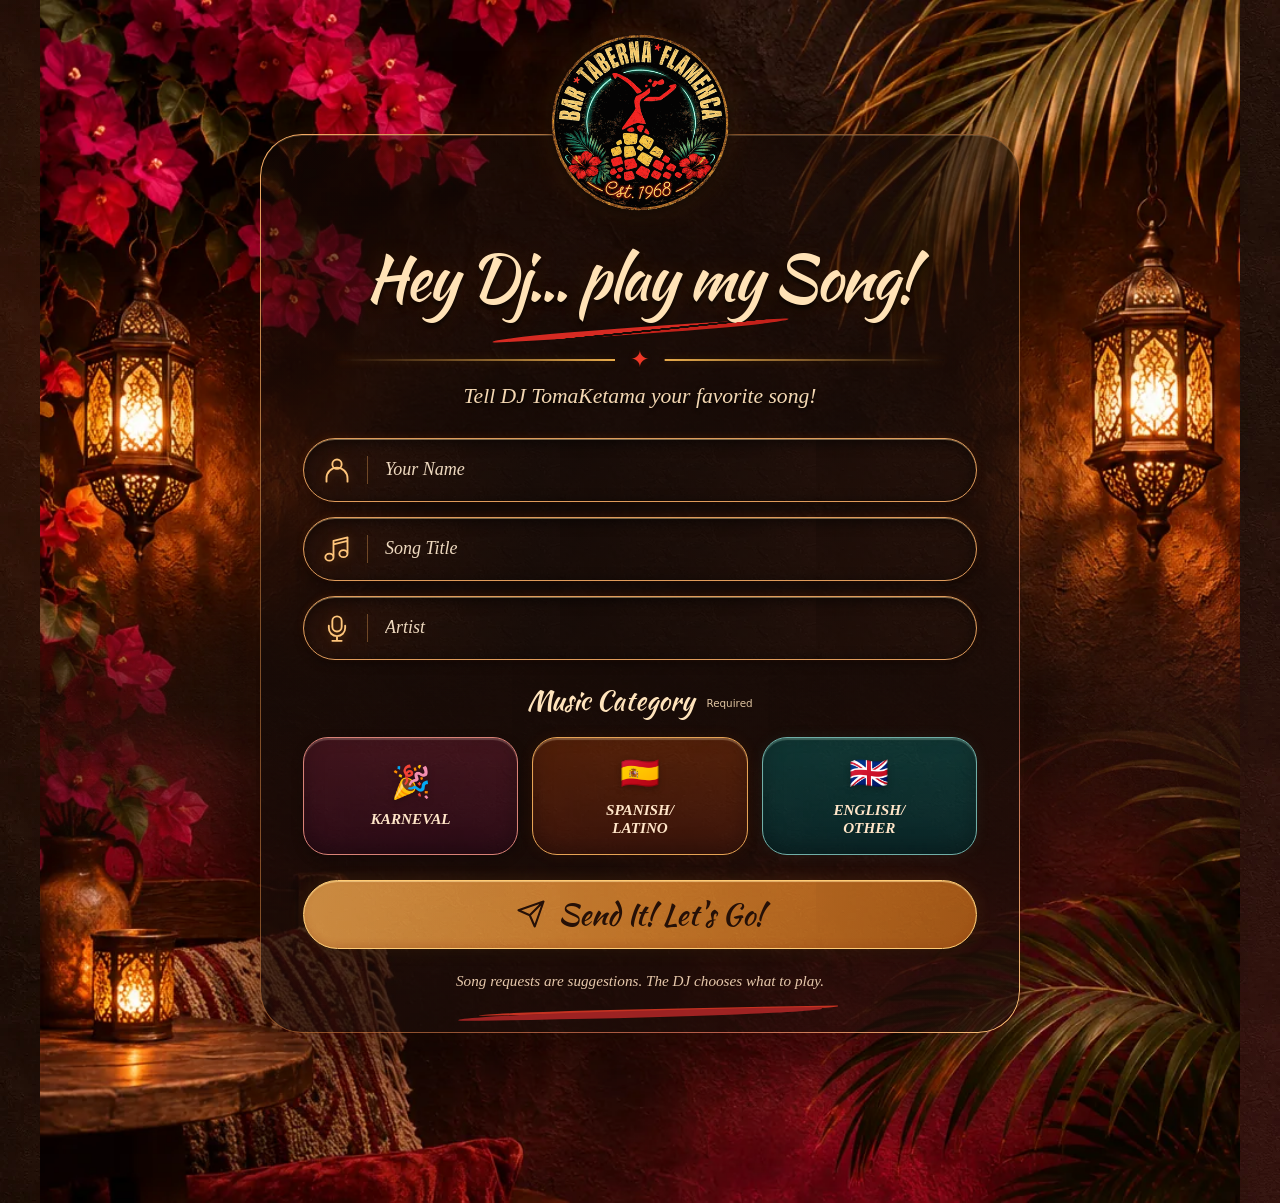
==== commit e674edc0: "Redesign guest form with warm boho textures lanterns and brush typography" ====
--- a/index.html
+++ b/index.html
@@ -1,6 +1,6 @@
 <!doctype html>
-<html lang="en"><head><meta charset="UTF-8"><meta name="viewport" content="width=device-width,initial-scale=1"><meta name="theme-color" content="#17121b"><title>Song Requests · Taberna Flamenca</title><link rel="stylesheet" href="./styles.css"><link rel="stylesheet" href="./guest-theme.css"></head><body>
-<main class="guest-page"><section class="guest-card"><img class="guest-logo" src="./assets/taberna-round-hq.png" alt="Taberna Flamenca logo"><h1>Hey Dj... play my Song!</h1><div class="flamenca-divider" aria-hidden="true"><span>✦</span></div><p class="subtitle">Tell DJ TomaKetama your favorite song!</p>
+<html lang="en"><head><meta charset="UTF-8"><meta name="viewport" content="width=device-width,initial-scale=1"><meta name="theme-color" content="#17121b"><title>Song Requests · Taberna Flamenca</title><link rel="stylesheet" href="./styles.css"><link rel="stylesheet" href="./guest-theme.css?v=boho-20261109"></head><body class="boho-guest">
+<main class="guest-page"><div class="boho-decor boho-decor-top" aria-hidden="true"></div><div class="boho-decor boho-decor-bottom" aria-hidden="true"></div><section class="guest-card"><img class="guest-logo" src="./assets/taberna-round-hq.png" alt="Taberna Flamenca logo"><h1>Hey Dj... play my Song!</h1><div class="flamenca-divider" aria-hidden="true"><span>✦</span></div><p class="subtitle">Tell DJ TomaKetama your favorite song!</p>
 <form id="request-form"><label class="sr-only" for="guest">Your Name</label><div class="glow-field"><span class="field-icon" aria-hidden="true"><svg viewBox="0 0 24 24"><circle cx="12" cy="7" r="4"/><path d="M3 22v-3a9 9 0 0 1 18 0v3"/></svg></span><input id="guest" name="guest" maxlength="60" autocomplete="name" required placeholder="Your Name"></div>
 <label class="sr-only" for="title">Song Title</label><div class="glow-field"><span class="field-icon" aria-hidden="true"><svg viewBox="0 0 24 24"><path d="M9 18V5l12-3v13M9 8l12-3"/><ellipse cx="5.5" cy="19" rx="3.5" ry="3"/><ellipse cx="17.5" cy="16" rx="3.5" ry="3"/></svg></span><input id="title" name="title" maxlength="120" required placeholder="Song Title"></div>
 
--- a/guest-theme.css
+++ b/guest-theme.css
@@ -1,50 +1,48 @@
-/* Guest-only glass and light treatment. Shared dashboard CSS is unchanged. */
-.guest-page{min-height:100svh;padding:110px 20px 40px;background:radial-gradient(ellipse at 5% 6%,#d9902538,transparent 32%),radial-gradient(ellipse at 24% 15%,#00c8bc38,transparent 42%),radial-gradient(ellipse at 100% 8%,#ec163329,transparent 32%),radial-gradient(ellipse at 0% 88%,#e7273933,transparent 38%),radial-gradient(ellipse at 80% 100%,#00cbbb29,transparent 36%),#070d10;overflow:hidden}
-.guest-card{position:relative;isolation:isolate;width:min(100%,600px);padding:0 32px 28px;border:1px solid #b5e7de66;border-radius:42px;background:radial-gradient(ellipse at 0 0,#18988c25,transparent 45%),radial-gradient(ellipse at 100% 100%,#b0781f16,transparent 40%),linear-gradient(130deg,#102325dc,#080e12ef 55%,#13171ae8);backdrop-filter:blur(24px) saturate(135%);-webkit-backdrop-filter:blur(24px) saturate(135%);box-shadow:0 28px 80px #000a,inset 0 1px 4px #ffffff66,inset 0 0 24px #56dfcf12,-8px -6px 32px #00d0be25,8px 12px 35px #eb394525}
-.guest-card:before{content:'';position:absolute;inset:-2px;border-radius:inherit;padding:2px;background:linear-gradient(130deg,#ffe19c 1%,#ffbe4d 5%,#70e9df 22%,#91c5c02b 38%,#ff7495 51%,#66e9eb 66%,#ffca4e 85%,#fa666e 97%);-webkit-mask:linear-gradient(#fff 0 0) content-box,linear-gradient(#fff 0 0);-webkit-mask-composite:xor;mask-composite:exclude;pointer-events:none}
-.guest-card:after{content:'';position:absolute;inset:0;border-radius:inherit;background:radial-gradient(ellipse 28% 13% at 0 0,#ffd47966,transparent),radial-gradient(ellipse 30% 12% at 100% 100%,#ffb82455,transparent),linear-gradient(120deg,#ffffff07,transparent 38%);pointer-events:none;z-index:-1}
-.guest-logo{position:relative;display:block;width:190px;height:190px;object-fit:contain;border-radius:50%;margin:-78px auto 14px;filter:drop-shadow(0 0 9px #f0b13755) drop-shadow(0 6px 16px #0008)}
-.guest-card h1{font-size:clamp(1.7rem,5.7vw,2.65rem);line-height:1.15;font-weight:800;letter-spacing:-.035em;color:#fff5e4;text-align:center;margin:0;text-shadow:0 2px 24px #f9c97922;text-wrap:balance}
-.flamenca-divider{display:flex;align-items:center;gap:13px;width:80%;margin:12px auto;color:#ff3e39;font-size:24px;line-height:1;text-shadow:0 0 12px #ff2d2d88}
-.flamenca-divider:before,.flamenca-divider:after{content:'';height:2px;flex:1;background:linear-gradient(90deg,transparent,#ffc965);box-shadow:0 0 9px #ffbf5166}
-.flamenca-divider:after{transform:rotate(180deg)}
-.guest-card .subtitle{text-align:center;font-style:italic;font-size:clamp(.85rem,2.7vw,1.12rem);color:#b5d7d4;margin:0 0 25px;line-height:1.5}
-.sr-only{position:absolute!important;width:1px!important;height:1px!important;padding:0!important;margin:-1px!important;overflow:hidden!important;clip:rect(0,0,0,0)!important;white-space:nowrap!important;border:0!important}
-.glow-field{display:flex;align-items:center;gap:16px;min-height:59px;padding:0 18px;margin-bottom:14px;border:1px solid #7de4dfaa;border-radius:21px;background:linear-gradient(120deg,#ffffff08,transparent 40%,#198d8a16);box-shadow:inset 0 2px 6px #d3fffa33,inset 0 -2px 12px #31dcd51c,0 0 15px #16cfc215;transition:border-color .2s,box-shadow .2s}
-.glow-field:focus-within{border-color:#ffe09a;box-shadow:0 0 0 3px #ffd16d22,inset 0 1px 7px #fff3,0 0 22px #1de1d72b}
-.field-icon{display:flex;align-items:center;justify-content:center;flex:0 0 28px;color:#ffcc6a;filter:drop-shadow(0 0 6px #ffb63366)}
-.field-icon svg{width:28px;height:28px;fill:none;stroke:currentColor;stroke-width:1.7;stroke-linecap:round;stroke-linejoin:round}
-.guest-card .glow-field input:not([type=checkbox]){width:100%;min-width:0;min-height:58px;padding:12px 0;background:transparent;border:0;border-radius:0;box-shadow:none;color:#fff5e7;font-size:18px}
-.guest-card .glow-field input::placeholder{color:#b8bfbe;opacity:1}
-.guest-card .category-field{margin:2px 0 0}
-.guest-card .category-field legend{width:100%;text-align:center;color:#fff4e3;font-size:1.2rem;font-weight:750;margin-bottom:16px}
-.guest-card .required-label{font-size:.65rem;color:#b8d0cb;font-weight:400;vertical-align:middle}
-.guest-card .category-options{display:grid;grid-template-columns:repeat(3,minmax(0,1fr));gap:13px}
-.guest-card .category-choice{margin:0;min-width:0}
-.guest-card .category-choice>span{position:relative;min-height:112px;padding:13px 5px;gap:9px;border-radius:24px;font-size:clamp(.64rem,2.3vw,.92rem);font-weight:800;color:#fff8ef;line-height:1.15;transition:transform .2s,box-shadow .2s}
-.guest-card .category-choice:first-child>span{border:1px solid #e98bea;background:radial-gradient(ellipse at 25% 0,#ce5bc344,transparent 70%),linear-gradient(145deg,#371637,#170d21);box-shadow:inset 0 2px 8px #f6b2ff44,0 0 18px #c839bc22}
-.guest-card .category-choice:nth-child(2)>span{border:1px solid #ff8070;background:radial-gradient(ellipse at 25% 0,#ff3c3655,transparent 70%),linear-gradient(145deg,#601d1c,#2e1016);box-shadow:inset 0 2px 8px #ffbaa344,0 0 18px #ed433322}
-.guest-card .category-choice:nth-child(3)>span{border:1px solid #62f2e6;background:radial-gradient(ellipse at 25% 0,#00d4c844,transparent 70%),linear-gradient(145deg,#0d383d,#0b1d25);box-shadow:inset 0 2px 8px #a4fff544,0 0 18px #14cec322}
-.guest-card .category-choice .category-emoji{font-size:2rem;line-height:1.15}
-.guest-card .category-choice input:checked+span{transform:translateY(-3px);border-color:#ffe5a2;box-shadow:0 0 0 2px #ffd37788,0 0 25px #ffd37733,inset 0 1px 10px #fff3}
-.guest-card .category-choice input:checked+span:after{content:'✓';position:absolute;right:8px;top:5px;color:#ffe5a2;font-size:12px}
-.guest-card .category-choice input:focus-visible+span{outline:3px solid #ffe5a2;outline-offset:4px}
-.guest-card #submit{display:flex;align-items:center;justify-content:center;gap:12px;width:100%;min-height:65px;margin-top:25px;padding:12px;border:1px solid #ffe6a1;border-radius:35px;background:radial-gradient(ellipse at 25% 0,#fff3adbb,transparent 50%),linear-gradient(110deg,#d89024,#ffce69 48%,#bf751a);color:#111719;font-size:1.2rem;font-style:italic;font-weight:850;box-shadow:inset 0 2px 5px #fff4b8,inset 0 -2px 7px #ffd84caa,0 0 8px #ffcc5c88,0 0 25px #efac3f33;transition:transform .2s,filter .2s}
-.guest-card #submit .send-icon{display:flex;margin:0}
-.send-icon svg{width:29px;height:29px;fill:none;stroke:currentColor;stroke-width:1.8;stroke-linejoin:round}
-.guest-card #submit:active{transform:translateY(2px)}
-.guest-card .footnote{color:#aacec9;font-size:.8rem;font-style:italic;text-align:center;line-height:1.6;margin:20px 0 0}
-.guest-card .feedback:empty{min-height:0;margin:0}
-.guest-card .feedback:not(:empty){padding:12px;border-radius:12px;background:#ffffff08}
-@media(max-width:420px){.guest-page{padding:87px 14px 28px}.guest-card{padding:0 18px 23px;border-radius:30px}.guest-logo{width:154px;height:154px;margin-top:-64px;margin-bottom:12px}.guest-card h1{font-size:1.85rem}.guest-card .subtitle{margin-bottom:21px}.glow-field{min-height:55px;padding:0 13px;gap:12px;border-radius:18px}.guest-card .glow-field input:not([type=checkbox]){font-size:16px;min-height:54px}.guest-card .category-options{gap:8px}.guest-card .category-choice>span{min-height:100px;border-radius:19px;font-size:.64rem;padding:10px 3px}.guest-card .category-choice .category-emoji{font-size:1.75rem}.guest-card .category-field legend{font-size:1.05rem}.guest-card #submit{min-height:59px;font-size:1.05rem}.guest-card .footnote{font-size:.7rem}}
-@media(hover:hover){.guest-card .category-choice:hover>span{transform:translateY(-3px)}.guest-card #submit:hover{filter:brightness(1.08)}}
-@media(prefers-reduced-motion:no-preference){.guest-card{animation:glass-arrive .6s ease-out both}@keyframes glass-arrive{from{opacity:0;transform:translateY(10px)}to{opacity:1;transform:translateY(0)}}}
-@media(prefers-reduced-motion:reduce){.guest-card *{transition:none!important}}
-
-/* Diagonal ambient light trails behind the glass. */
-.guest-page{position:relative;isolation:isolate;background:radial-gradient(ellipse at 3% 8%,#da922d40,transparent 34%),radial-gradient(ellipse at 25% 20%,#00c8bc24,transparent 44%),radial-gradient(ellipse at 100% 8%,#ec16332e,transparent 34%),radial-gradient(ellipse at 0% 85%,#e7273933,transparent 40%),radial-gradient(ellipse at 80% 100%,#00cbbb29,transparent 38%),#070d10}
-.guest-page:before,.guest-page:after{content:'';position:absolute;inset:0;z-index:-1;pointer-events:none}
-.guest-page:before{background:linear-gradient(149deg,transparent 0%,transparent 16.8%,#00eddb04 17%,#00d5c335 17.9%,#37fff1a6 18.12%,#00cbb92e 18.4%,transparent 19.6%,transparent 36%,#f22b4009 37%,#ff284c5c 37.7%,#ff5b6d99 37.86%,#e31b3426 38.1%,transparent 39.4%,transparent 77%,#00d9c41f 78%,#32f8e48c 78.3%,#00c9b82e 78.65%,transparent 80%);filter:blur(.7px);opacity:.85}
-.guest-page:after{background:linear-gradient(149deg,transparent 14%,#00e4d620 18%,transparent 23%,transparent 33%,#ee22441c 38%,transparent 43%,transparent 73%,#00e3cf20 79%,transparent 85%),radial-gradient(ellipse 36% 20% at 0% 18%,#f8ac352e,transparent 75%),radial-gradient(ellipse 35% 25% at 100% 75%,#ff304021,transparent 75%);filter:blur(16px)}
-.guest-card{box-shadow:0 28px 80px #000a,inset 0 1px 4px #ffffff66,inset 0 0 24px #56dfcf12,-12px -8px 40px #00d0be29,10px 15px 42px #eb394529}
-.guest-card:after{background:radial-gradient(ellipse 32% 15% at 0 0,#ffd47988,transparent),radial-gradient(ellipse 30% 12% at 100% 0,#ff63884d,transparent),radial-gradient(ellipse 30% 14% at 100% 100%,#ffb82477,transparent),radial-gradient(ellipse 30% 10% at 65% 100%,#12e9d044,transparent),radial-gradient(ellipse 22% 35% at 0% 88%,#ff34412e,transparent),linear-gradient(120deg,#ffffff07,transparent 38%)}
+/* Guest-only boho theme. Shared dashboard styles and request logic are unchanged. */
+@font-face{font-family:"Flamenca Brush";src:url("./assets/fonts/KaushanScript-Latin.woff") format("woff");font-style:normal;font-weight:400;font-display:swap}
+.boho-guest{background:#160c08;color:#fae9cc}
+.boho-guest .guest-page{position:relative;isolation:isolate;display:flex;align-items:flex-start;justify-content:center;min-height:100svh;padding:34px 26px 170px;overflow:hidden;background:radial-gradient(ellipse at 8% 32%,#ae3c1229,transparent 45%),radial-gradient(ellipse at 100% 95%,#a71e3020,transparent 45%),url("./assets/boho/plaster.webp") repeat;background-color:#190d08}
+.boho-guest .boho-decor{position:absolute;left:50%;width:min(100%,1200px);transform:translateX(-50%);pointer-events:none;z-index:-1;background-repeat:no-repeat;background-size:100% auto}
+.boho-guest .boho-decor-top{top:0;height:775px;background-image:url("./assets/boho/top-decor.webp");-webkit-mask-image:linear-gradient(#000 0%,#000 76%,transparent 100%);mask-image:linear-gradient(#000 0%,#000 76%,transparent 100%)}
+.boho-guest .boho-decor-bottom{bottom:0;height:500px;background-position:center bottom;background-image:url("./assets/boho/bottom-decor.webp");-webkit-mask-image:linear-gradient(transparent,#000 35%);mask-image:linear-gradient(transparent,#000 35%)}
+.boho-guest .guest-card{position:relative;isolation:isolate;width:min(100%,760px);padding:0 42px 32px;margin-top:100px;border:1px solid #d38e4c80;border-radius:42px;background:linear-gradient(160deg,#1a0b0578,#140a07bd 42%,#1b0d09ba);box-shadow:0 25px 90px #0008,inset 0 1px #ffe1a333,0 0 30px #e95a1612;backdrop-filter:none;-webkit-backdrop-filter:none}
+.boho-guest .guest-card:before{content:"";position:absolute;inset:-1px;z-index:-1;border-radius:inherit;padding:1px;background:linear-gradient(135deg,#ffb56b,#b4603022 26%,#b85b2733 58%,#ea6d6888 82%,#ffc87b);-webkit-mask:linear-gradient(#fff 0 0) content-box,linear-gradient(#fff 0 0);-webkit-mask-composite:xor;mask-composite:exclude;pointer-events:none}
+.boho-guest .guest-card:after{content:"";position:absolute;left:26%;right:26%;bottom:14px;height:8px;background:#b42727;border-radius:90% 10% 80% 10%;transform:rotate(-1deg);opacity:.85;box-shadow:18px -3px 0 -2px #e33926;pointer-events:none}
+.boho-guest .guest-logo{display:block;position:relative;width:208px;height:208px;aspect-ratio:1;object-fit:contain;border-radius:50%;margin:-111px auto 8px;filter:drop-shadow(0 3px 6px #0009) drop-shadow(0 0 12px #ef8e2322)}
+.boho-guest .guest-card h1{position:relative;margin:0 auto 4px;max-width:680px;font-family:"Flamenca Brush","Brush Script MT",cursive;font-weight:400;font-size:clamp(2.3rem,5.5vw,3.85rem);line-height:1.24;letter-spacing:-.035em;color:#ffe2b6;text-align:center;text-wrap:balance;text-shadow:0 4px 4px #0009,0 0 25px #ee8a2224}
+.boho-guest .guest-card h1:after{content:"";display:block;width:44%;height:9px;margin:10px auto 0;background:linear-gradient(177deg,transparent 18%,#d62a22 19% 50%,transparent 51% 58%,#c4211a 59% 78%,transparent 79%);border-radius:100% 5% 100% 5%;transform:rotate(-3deg)}
+.boho-guest .flamenca-divider{display:flex;align-items:center;gap:15px;width:90%;margin:13px auto 9px;color:#ef3827;font-size:23px;line-height:1;text-shadow:0 0 9px #d8352222}
+.boho-guest .flamenca-divider:before,.boho-guest .flamenca-divider:after{content:"";height:2px;flex:1;background:linear-gradient(90deg,transparent,#e8ab4b);box-shadow:0 0 8px #f1901e33}.boho-guest .flamenca-divider:after{transform:rotate(180deg)}
+.boho-guest .guest-card .subtitle{font-family:Georgia,"Times New Roman",serif;font-style:italic;font-size:clamp(.98rem,2.7vw,1.35rem);line-height:1.5;color:#f4d7b2;text-align:center;margin:0 0 25px;text-shadow:0 2px 4px #000}
+.boho-guest .sr-only{position:absolute!important;width:1px!important;height:1px!important;padding:0!important;margin:-1px!important;overflow:hidden!important;clip:rect(0,0,0,0)!important;white-space:nowrap!important;border:0!important}
+.boho-guest .glow-field{display:flex;align-items:center;gap:17px;min-height:64px;padding:0 19px;margin:0 0 15px;border:1px solid #df9b5b;border-radius:33px;background:linear-gradient(110deg,#3e1a0e55,#140b08ba 35%,#25110b88),url("./assets/boho/plaster.webp");box-shadow:inset 0 1px 0 #ffe3a56b,inset 0 3px 14px #0009,0 -2px 7px #e55b1b1c,0 5px 10px #0004;transition:border-color .2s,box-shadow .2s}
+.boho-guest .glow-field:focus-within{border-color:#ffdb92;box-shadow:0 0 0 3px #efb45225,0 0 18px #ee7e2029,inset 0 2px 10px #0008}
+.boho-guest .field-icon{display:flex;align-items:center;justify-content:center;flex:0 0 44px;padding-right:16px;border-right:1px solid #c2874877;color:#ffc67c;filter:drop-shadow(0 0 5px #f58b2344)}
+.boho-guest .field-icon svg{width:28px;height:28px;fill:none;stroke:currentColor;stroke-width:1.6;stroke-linecap:round;stroke-linejoin:round}
+.boho-guest .guest-card .glow-field input:not([type=checkbox]){width:100%;min-width:0;min-height:62px;padding:12px 0;background:transparent;border:0;border-radius:0;box-shadow:none;color:#fff1da;font-size:18px;font-style:italic;font-family:Georgia,"Times New Roman",serif}
+.boho-guest .guest-card .glow-field input::placeholder{color:#eed9bf;opacity:1}
+.boho-guest .guest-card .category-field{margin:7px 0 0;min-width:0}.boho-guest .category-field legend{width:100%;margin-bottom:17px;padding:0;color:#ffe4bc;font-family:"Flamenca Brush",cursive;font-weight:400;text-align:center;font-size:1.7rem;line-height:1.4}
+.boho-guest .required-label{font-family:ui-sans-serif,system-ui,sans-serif;font-size:.65rem;font-weight:400;color:#dfc4a0;vertical-align:middle;margin-left:6px}
+.boho-guest .category-options{display:grid;grid-template-columns:repeat(3,minmax(0,1fr));gap:14px}.boho-guest .category-choice{position:relative;display:block;margin:0;min-width:0;cursor:pointer}.boho-guest .category-choice input{position:absolute;opacity:0;width:1px;height:1px}
+.boho-guest .category-choice>span{position:relative;display:flex;flex-direction:column;align-items:center;justify-content:center;gap:9px;min-height:118px;padding:13px 5px;width:100%;border:1px solid #d98277;border-radius:25px;background:linear-gradient(#531827a8,#300b1ac9),url("./assets/boho/plaster.webp");box-shadow:inset 0 2px 1px #ffd7c83d,inset 0 -6px 20px #0004,0 4px 12px #0004;color:#ffe5c8;font-size:.95rem;font-weight:650;font-style:italic;font-family:Georgia,"Times New Roman",serif;text-align:center;line-height:1.15;overflow-wrap:normal;transition:transform .18s,border-color .18s,box-shadow .18s}
+.boho-guest .category-choice:nth-child(2)>span{border-color:#e6a355;background:linear-gradient(#7b2e0b8f,#47170cb5),url("./assets/boho/plaster.webp");box-shadow:inset 0 2px 1px #ffd7a44d,inset 0 -6px 20px #0004,0 0 15px #d45f1b14}
+.boho-guest .category-choice:nth-child(3)>span{border-color:#70aea7;background:linear-gradient(#07525296,#042e32bd),url("./assets/boho/plaster.webp");box-shadow:inset 0 2px 1px #b2e9d447,inset 0 -6px 20px #0004,0 0 15px #3eaea314}
+.boho-guest .category-choice .category-emoji{font-size:2rem;line-height:1.15;filter:drop-shadow(0 2px 3px #0004)}.boho-guest .category-choice>span>span{display:block;line-height:1.15}
+.boho-guest .category-choice input:checked+span{border-color:#ffe3a5;transform:translateY(-2px);box-shadow:0 0 0 2px #e4b56c99,0 0 18px #e1943529,inset 0 1px 10px #ffd68e24}
+.boho-guest .category-choice input:checked+span:after{content:"✓";position:absolute;top:5px;right:8px;font-family:system-ui,sans-serif;font-size:13px;font-weight:700;color:#ffe5b1}
+.boho-guest .category-choice input:focus-visible+span{outline:3px solid #ffe0a0;outline-offset:4px}
+.boho-guest .guest-card #submit{display:flex;align-items:center;justify-content:center;gap:12px;min-height:69px;width:100%;margin-top:25px;padding:12px 16px;border:1px solid #ffcc76;border-radius:38px;background:linear-gradient(110deg,#f4bb69dc,#e9a043d9 53%,#c77b26df),url("./assets/boho/plaster.webp");box-shadow:inset 0 1px 1px #ffe8b4aa,inset 0 -3px 7px #9e4c1c33,0 0 16px #f2942b24,0 5px 12px #0005;color:#251007;font-family:"Flamenca Brush",cursive;font-weight:400;font-size:1.85rem;font-style:normal;transition:filter .18s,transform .18s}
+.boho-guest .guest-card #submit .send-icon{display:flex;align-items:center;margin:0}.boho-guest .send-icon svg{width:30px;height:30px;fill:none;stroke:currentColor;stroke-width:1.7;stroke-linejoin:round}
+.boho-guest .guest-card #submit:active{transform:translateY(2px)}.boho-guest .guest-card #submit:disabled{opacity:.65;cursor:wait;transform:none}
+.boho-guest .guest-card .footnote{margin:20px auto 7px;max-width:560px;color:#e6c8ab;font-family:Georgia,"Times New Roman",serif;font-style:italic;font-size:.95rem;line-height:1.6;text-align:center}
+.boho-guest .feedback:empty{min-height:0;margin:0}.boho-guest .feedback:not(:empty){padding:12px 15px;margin:16px 0 0;border:1px solid #bc895533;border-radius:15px;background:#170b08c7;color:#f8dfbb;line-height:1.6}.boho-guest .feedback.success{color:#c8e7b4}.boho-guest .feedback.error{color:#ffd1c4}
+@media(hover:hover){.boho-guest .category-choice:hover>span{transform:translateY(-2px);border-color:#ffe0a5}.boho-guest .guest-card #submit:hover{filter:brightness(1.06)}}
+@media(max-width:600px){.boho-guest .guest-page{padding:24px 13px 120px}.boho-guest .boho-decor-top{width:calc(100% + 48px);height:420px}.boho-guest .boho-decor-bottom{width:calc(100% + 70px);height:290px}.boho-guest .guest-card{margin-top:92px;padding:0 20px 28px;border-radius:28px}.boho-guest .guest-logo{width:158px;height:158px;margin-top:-94px;margin-bottom:12px}.boho-guest .guest-card h1{font-size:2.35rem;line-height:1.25}.boho-guest .guest-card h1:after{height:7px;margin-top:6px}.boho-guest .flamenca-divider{margin:11px auto 8px;font-size:20px}.boho-guest .guest-card .subtitle{font-size:.98rem;margin-bottom:22px}.boho-guest .glow-field{min-height:57px;margin-bottom:13px;padding:0 14px;gap:12px}.boho-guest .field-icon{flex-basis:37px;padding-right:12px}.boho-guest .field-icon svg{width:25px;height:25px}.boho-guest .guest-card .glow-field input:not([type=checkbox]){min-height:55px;font-size:17px}.boho-guest .category-options{gap:9px}.boho-guest .category-field legend{font-size:1.4rem;margin-bottom:13px}.boho-guest .category-choice>span{font-size:.73rem;min-height:101px;border-radius:20px;gap:8px;padding:12px 3px}.boho-guest .category-choice .category-emoji{font-size:1.75rem}.boho-guest .guest-card #submit{min-height:62px;font-size:1.6rem;margin-top:21px}.boho-guest .guest-card .footnote{font-size:.81rem;margin-top:18px}}
+@media(max-width:350px){.boho-guest .guest-card{padding-left:14px;padding-right:14px}.boho-guest .guest-card h1{font-size:2.1rem}.boho-guest .category-options{gap:7px}.boho-guest .category-choice>span{font-size:.66rem;min-height:96px}.boho-guest .guest-card .subtitle{font-size:.9rem}}
+@media(prefers-reduced-motion:reduce){.boho-guest .glow-field,.boho-guest .category-choice>span,.boho-guest .guest-card #submit{transition:none}}
+/* Let the artwork's own proportions define the fade, including narrow screens. */
+.boho-guest .boho-decor-top{height:auto;aspect-ratio:1024/660}
+.boho-guest .boho-decor-bottom{height:auto;aspect-ratio:1024/426}
+.boho-guest .guest-card #submit{position:relative;isolation:isolate;overflow:hidden}
+.boho-guest .guest-card #submit:before{content:"";position:absolute;inset:0;z-index:-1;border-radius:inherit;background:url("./assets/boho/plaster.webp") repeat;mix-blend-mode:soft-light;opacity:.45;pointer-events:none}
+@media(max-width:600px){.boho-guest .boho-decor-top{width:100%;height:auto}.boho-guest .boho-decor-bottom{width:100%;height:auto}}
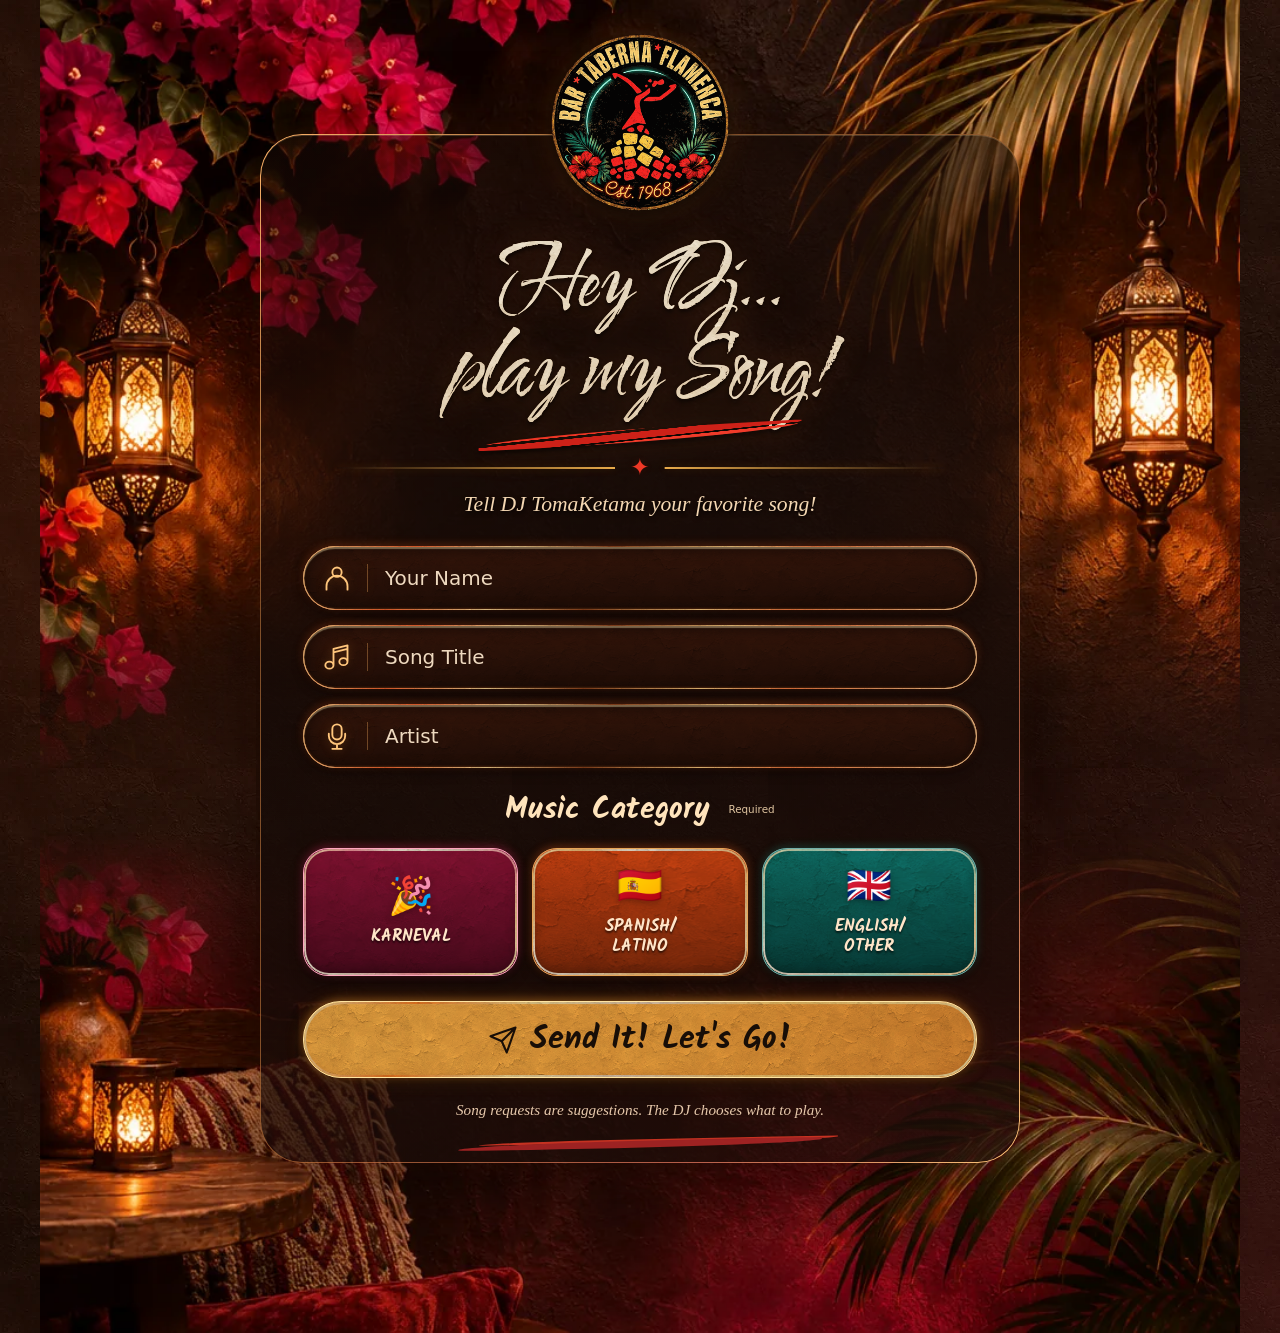
==== commit db090c3a: "Match boho reference with dry brush headline and textured plaster controls" ====
--- a/index.html
+++ b/index.html
@@ -1,5 +1,5 @@
 <!doctype html>
-<html lang="en"><head><meta charset="UTF-8"><meta name="viewport" content="width=device-width,initial-scale=1"><meta name="theme-color" content="#17121b"><title>Song Requests · Taberna Flamenca</title><link rel="stylesheet" href="./styles.css"><link rel="stylesheet" href="./guest-theme.css?v=boho-20261109"></head><body class="boho-guest">
+<html lang="en"><head><meta charset="UTF-8"><meta name="viewport" content="width=device-width,initial-scale=1"><meta name="theme-color" content="#17121b"><title>Song Requests · Taberna Flamenca</title><link rel="stylesheet" href="./styles.css"><link rel="stylesheet" href="./guest-theme.css?v=boho-textured-20261109"></head><body class="boho-guest">
 <main class="guest-page"><div class="boho-decor boho-decor-top" aria-hidden="true"></div><div class="boho-decor boho-decor-bottom" aria-hidden="true"></div><section class="guest-card"><img class="guest-logo" src="./assets/taberna-round-hq.png" alt="Taberna Flamenca logo"><h1>Hey Dj... play my Song!</h1><div class="flamenca-divider" aria-hidden="true"><span>✦</span></div><p class="subtitle">Tell DJ TomaKetama your favorite song!</p>
 <form id="request-form"><label class="sr-only" for="guest">Your Name</label><div class="glow-field"><span class="field-icon" aria-hidden="true"><svg viewBox="0 0 24 24"><circle cx="12" cy="7" r="4"/><path d="M3 22v-3a9 9 0 0 1 18 0v3"/></svg></span><input id="guest" name="guest" maxlength="60" autocomplete="name" required placeholder="Your Name"></div>
 <label class="sr-only" for="title">Song Title</label><div class="glow-field"><span class="field-icon" aria-hidden="true"><svg viewBox="0 0 24 24"><path d="M9 18V5l12-3v13M9 8l12-3"/><ellipse cx="5.5" cy="19" rx="3.5" ry="3"/><ellipse cx="17.5" cy="16" rx="3.5" ry="3"/></svg></span><input id="title" name="title" maxlength="120" required placeholder="Song Title"></div>
--- a/guest-theme.css
+++ b/guest-theme.css
@@ -46,3 +46,27 @@
 .boho-guest .guest-card #submit{position:relative;isolation:isolate;overflow:hidden}
 .boho-guest .guest-card #submit:before{content:"";position:absolute;inset:0;z-index:-1;border-radius:inherit;background:url("./assets/boho/plaster.webp") repeat;mix-blend-mode:soft-light;opacity:.45;pointer-events:none}
 @media(max-width:600px){.boho-guest .boho-decor-top{width:100%;height:auto}.boho-guest .boho-decor-bottom{width:100%;height:auto}}
+
+/* Reference refinement: dry brush lettering and visibly troweled plaster. */
+@font-face{font-family:"Flamenca Dry Brush";src:url("./assets/fonts/WaterBrush-Regular-Latin.woff") format("woff");font-weight:400;font-style:normal;font-display:swap}
+@font-face{font-family:"Flamenca Hand";src:url("./assets/fonts/Kalam-Bold-Latin.woff") format("woff");font-weight:700;font-style:normal;font-display:swap}
+.boho-guest .guest-card h1{font-family:"Flamenca Dry Brush","Flamenca Brush",cursive;font-size:clamp(3rem,7.5vw,5.2rem);line-height:1.06;letter-spacing:-.015em;color:#ffe0b1;background:linear-gradient(#ffe5be,#e4b17a),url("./assets/boho/relief.webp");background-blend-mode:multiply;background-size:auto,220px;background-clip:text;-webkit-background-clip:text;-webkit-text-fill-color:transparent;text-shadow:none;filter:drop-shadow(0 3px 2px #0009) drop-shadow(0 0 15px #ed862c22)}
+.boho-guest .guest-card h1:after{-webkit-text-fill-color:initial;width:48%;height:15px;margin-top:12px;background:linear-gradient(177deg,transparent 9%,#ed3625 10% 29%,transparent 30% 37%,#cd2118 38% 58%,transparent 59% 63%,#ef3b2a 64% 74%,transparent 75%);border-radius:80% 2% 90% 5%;transform:rotate(-3deg)}
+.boho-guest .glow-field{position:relative;border-color:#ffbf7e;background:linear-gradient(#291008d9,#1c0d09e6),url("./assets/boho/relief.webp");background-size:auto,300px;box-shadow:inset 0 2px 1px #ffe8ae66,inset 0 -1px 2px #f6802c33,inset 0 3px 14px #0008,0 -2px 8px #f65d243b,0 4px 12px #0006}
+.boho-guest .glow-field:before{content:"";position:absolute;inset:-1px;border-radius:inherit;padding:1px;background:linear-gradient(115deg,#ffd99a,#ff7039 16%,#ffe5ad 30%,#954b22 44%,#ffdb99 61%,#f9864d 73%,#ffd8aa),url("./assets/boho/relief.webp");background-blend-mode:multiply;background-size:auto,150px;-webkit-mask:linear-gradient(#fff 0 0) content-box,linear-gradient(#fff 0 0);-webkit-mask-composite:xor;mask-composite:exclude;pointer-events:none}
+.boho-guest .guest-card .glow-field input:not([type=checkbox]){font-family:ui-sans-serif,system-ui,sans-serif;font-size:20px;font-weight:400}
+.boho-guest .category-choice>span{--tile:#9e1645;--rim:#fda5bd;--light:#f8306c;border:1px solid var(--rim);background-color:var(--tile);background-image:linear-gradient(#00000008,#00000077),url("./assets/boho/relief.webp");background-size:auto,250px;background-blend-mode:multiply,multiply;box-shadow:inset 0 2px 1px #fff3,inset 0 -5px 12px #0004,0 -2px 10px color-mix(in srgb,var(--light) 30%,transparent),0 6px 14px #0006;font-family:"Flamenca Hand",cursive;font-weight:700;font-size:1.08rem;font-style:normal;line-height:1.04;min-height:128px;gap:7px}
+.boho-guest .category-choice:nth-child(2)>span{--tile:#e75016;--rim:#ffd18b;--light:#ff6a21;background-color:var(--tile);background-image:linear-gradient(#00000005,#00000066),url("./assets/boho/relief.webp");background-blend-mode:multiply,multiply;box-shadow:inset 0 2px 1px #fff3,inset 0 -5px 12px #0004,0 -2px 10px #ff6a214d,0 6px 14px #0006}
+.boho-guest .category-choice:nth-child(3)>span{--tile:#108687;--rim:#b0eee0;--light:#26d6c0;background-color:var(--tile);background-image:linear-gradient(#00000005,#00000077),url("./assets/boho/relief.webp");background-blend-mode:multiply,multiply;box-shadow:inset 0 2px 1px #fff3,inset 0 -5px 12px #0004,0 -2px 10px #26d6c030,0 6px 14px #0006}
+.boho-guest .category-choice>span:before{content:"";position:absolute;inset:0;border-radius:inherit;padding:2px;background:linear-gradient(130deg,#ffedc6,var(--rim) 16%,#ffffff77 29%,#8d6c4d22 45%,var(--rim) 68%,#ffe2b0 85%,#fff5d9),url("./assets/boho/relief.webp");background-blend-mode:multiply;background-size:auto,100px;-webkit-mask:linear-gradient(#fff 0 0) content-box,linear-gradient(#fff 0 0);-webkit-mask-composite:xor;mask-composite:exclude;pointer-events:none}
+.boho-guest .category-choice input:checked+span{border-color:#fff1c1;box-shadow:0 0 0 3px #ffd88ac2,0 0 22px #eeae5c55,inset 0 1px 10px #ffcf9a22}
+.boho-guest .category-choice>span>span:last-child{text-shadow:0 2px 2px #0009}
+.boho-guest .category-choice .category-emoji{font-size:2.3rem}
+.boho-guest .category-field legend{font-family:"Flamenca Hand",cursive;font-weight:700;font-size:1.85rem}
+.boho-guest .guest-card #submit{background-color:#ffbd52;background-image:linear-gradient(110deg,#ffffff11,#ffa2201c 55%,#b85b184d),url("./assets/boho/relief.webp");background-size:auto,270px;background-blend-mode:multiply,multiply;border:1px solid #ffe4a1;box-shadow:inset 0 2px 1px #fff5bb99,inset 0 -3px 6px #9a461b33,0 -2px 9px #ff9d2855,0 0 20px #f78b2833,0 6px 15px #0006;font-family:"Flamenca Hand",cursive;font-weight:700;font-size:2rem;color:#180e07;min-height:73px}
+.boho-guest .guest-card #submit:before{inset:0;background:linear-gradient(110deg,#fff2be,#ff8929 16%,#fff0b3 33%,#a7582333 49%,#ffd97d 68%,#fff3bf),url("./assets/boho/relief.webp");background-blend-mode:multiply;background-size:auto,110px;mix-blend-mode:normal;opacity:1;padding:2px;-webkit-mask:linear-gradient(#fff 0 0) content-box,linear-gradient(#fff 0 0);-webkit-mask-composite:xor;mask-composite:exclude}
+@media(max-width:600px){.boho-guest .guest-card h1{font-size:3.35rem;line-height:1.06}.boho-guest .guest-card h1:after{height:12px;margin-top:9px}.boho-guest .guest-card .glow-field input:not([type=checkbox]){font-size:17px}.boho-guest .category-choice>span{font-size:.88rem;min-height:109px;background-size:auto,190px}.boho-guest .category-choice .category-emoji{font-size:1.9rem}.boho-guest .category-field legend{font-size:1.5rem}.boho-guest .guest-card #submit{font-size:1.7rem;min-height:65px}}
+@media(max-width:350px){.boho-guest .guest-card h1{font-size:2.9rem}.boho-guest .category-choice>span{font-size:.77rem;min-height:102px}.boho-guest .guest-card #submit{font-size:1.5rem}}
+@media(forced-colors:active){.boho-guest .guest-card h1{background:none;color:CanvasText;-webkit-text-fill-color:CanvasText;filter:none}.boho-guest .category-choice>span:before,.boho-guest .glow-field:before{display:none}}
+.boho-guest .guest-card h1{background-blend-mode:soft-light;color:#ffe6c2}
+.boho-guest .glow-field{background-color:#4c2111;background-image:linear-gradient(#00000030,#00000085),url("./assets/boho/relief.webp");background-blend-mode:multiply,multiply}
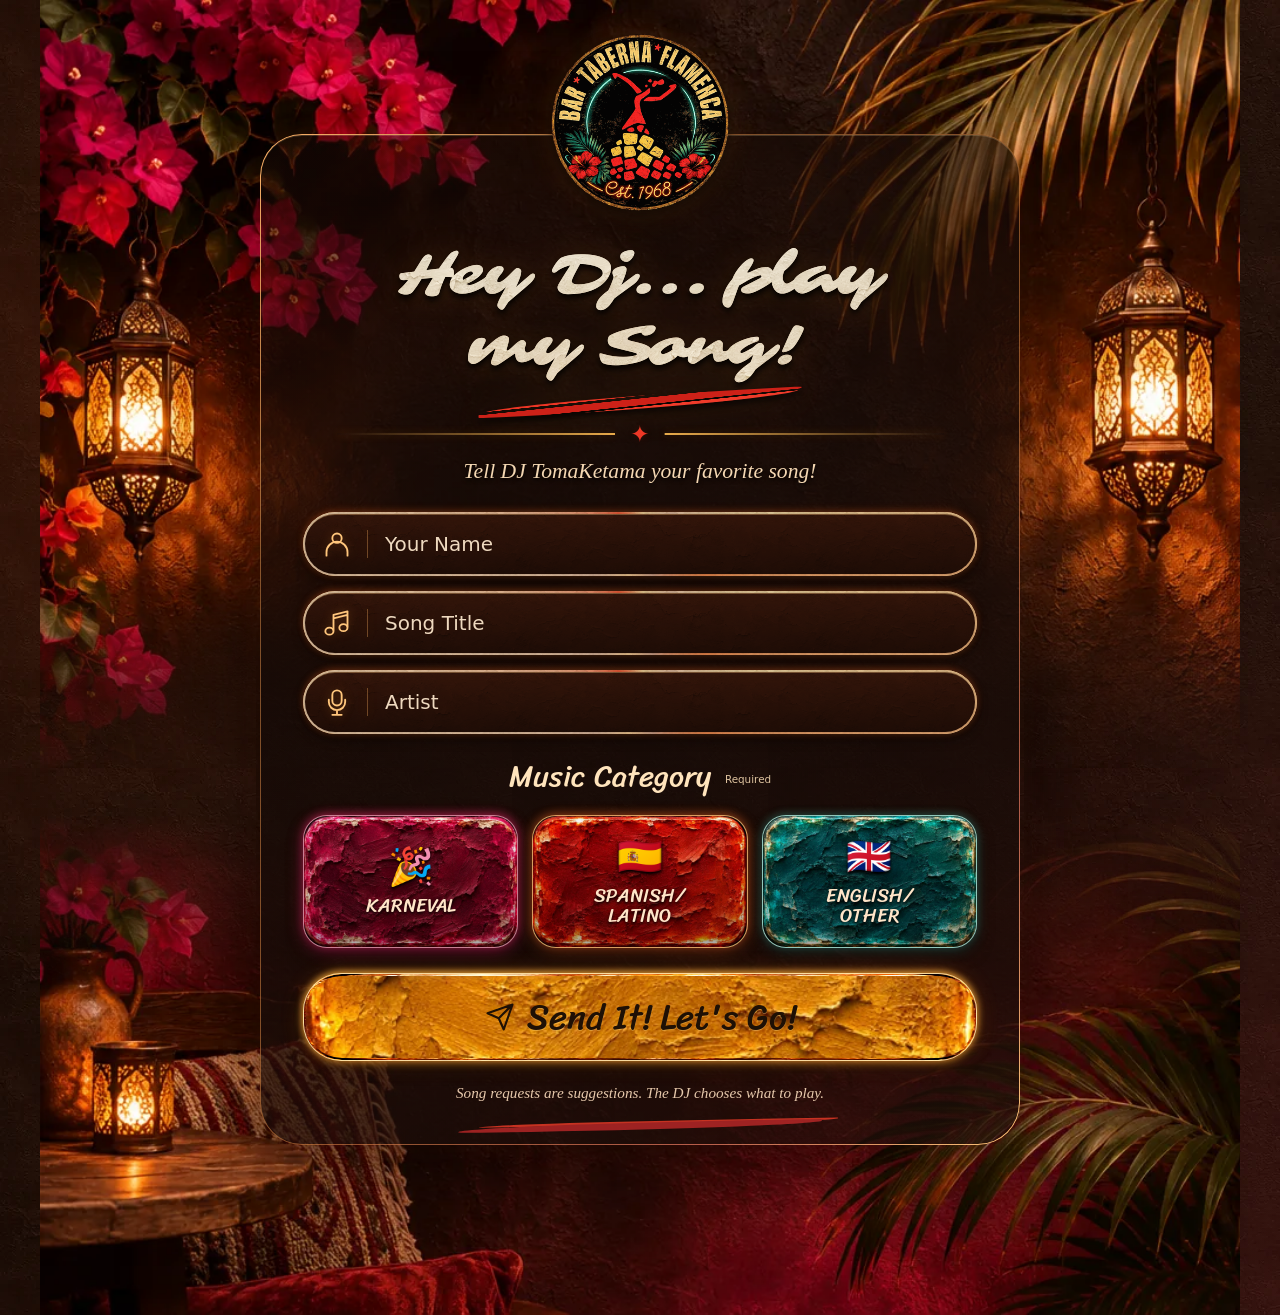
==== commit c67e3261: "Add deeply rustic illuminated button materials and heavier painted lettering" ====
--- a/index.html
+++ b/index.html
@@ -1,5 +1,5 @@
 <!doctype html>
-<html lang="en"><head><meta charset="UTF-8"><meta name="viewport" content="width=device-width,initial-scale=1"><meta name="theme-color" content="#17121b"><title>Song Requests · Taberna Flamenca</title><link rel="stylesheet" href="./styles.css"><link rel="stylesheet" href="./guest-theme.css?v=boho-textured-20261109"></head><body class="boho-guest">
+<html lang="en"><head><meta charset="UTF-8"><meta name="viewport" content="width=device-width,initial-scale=1"><meta name="theme-color" content="#17121b"><title>Song Requests · Taberna Flamenca</title><link rel="stylesheet" href="./styles.css"><link rel="stylesheet" href="./guest-theme.css?v=boho-rustic-20261109"></head><body class="boho-guest">
 <main class="guest-page"><div class="boho-decor boho-decor-top" aria-hidden="true"></div><div class="boho-decor boho-decor-bottom" aria-hidden="true"></div><section class="guest-card"><img class="guest-logo" src="./assets/taberna-round-hq.png" alt="Taberna Flamenca logo"><h1>Hey Dj... play my Song!</h1><div class="flamenca-divider" aria-hidden="true"><span>✦</span></div><p class="subtitle">Tell DJ TomaKetama your favorite song!</p>
 <form id="request-form"><label class="sr-only" for="guest">Your Name</label><div class="glow-field"><span class="field-icon" aria-hidden="true"><svg viewBox="0 0 24 24"><circle cx="12" cy="7" r="4"/><path d="M3 22v-3a9 9 0 0 1 18 0v3"/></svg></span><input id="guest" name="guest" maxlength="60" autocomplete="name" required placeholder="Your Name"></div>
 <label class="sr-only" for="title">Song Title</label><div class="glow-field"><span class="field-icon" aria-hidden="true"><svg viewBox="0 0 24 24"><path d="M9 18V5l12-3v13M9 8l12-3"/><ellipse cx="5.5" cy="19" rx="3.5" ry="3"/><ellipse cx="17.5" cy="16" rx="3.5" ry="3"/></svg></span><input id="title" name="title" maxlength="120" required placeholder="Song Title"></div>
--- a/guest-theme.css
+++ b/guest-theme.css
@@ -70,3 +70,31 @@
 @media(forced-colors:active){.boho-guest .guest-card h1{background:none;color:CanvasText;-webkit-text-fill-color:CanvasText;filter:none}.boho-guest .category-choice>span:before,.boho-guest .glow-field:before{display:none}}
 .boho-guest .guest-card h1{background-blend-mode:soft-light;color:#ffe6c2}
 .boho-guest .glow-field{background-color:#4c2111;background-image:linear-gradient(#00000030,#00000085),url("./assets/boho/relief.webp");background-blend-mode:multiply,multiply}
+
+/* Photographic distressed materials, not smooth colour gradients. */
+@font-face{font-family:"Flamenca Painted";src:url("./assets/fonts/Sarina-Regular-Latin.woff") format("woff");font-weight:400;font-style:normal;font-display:swap}
+@font-face{font-family:"Flamenca Marker";src:url("./assets/fonts/Sriracha-Regular-Latin.woff") format("woff");font-weight:400;font-style:normal;font-display:swap}
+.boho-guest .guest-card h1{font-family:"Flamenca Painted","Flamenca Dry Brush",cursive;font-size:clamp(2.65rem,5.8vw,4.4rem);font-weight:400;line-height:1.24;letter-spacing:-.035em;background:linear-gradient(#fff0d0,#f0c48e),url("./assets/boho/relief.webp");background-blend-mode:soft-light;background-clip:text;-webkit-background-clip:text;filter:drop-shadow(0 4px 3px #000d) drop-shadow(0 0 15px #d98d2820)}
+.boho-guest .category-choice>span{--material:url("./assets/boho/tile-burgundy.webp");--glow:#f52a6b66;isolation:isolate;background:#330c1b var(--material) center/100% 100% no-repeat;border:1px solid #ffa9bfbb;border-radius:24px;box-shadow:0 -2px 9px var(--glow),0 3px 16px var(--glow),0 8px 16px #0008;font-family:"Flamenca Marker",cursive;font-size:1.2rem;font-weight:400;line-height:1.08;min-height:133px;text-shadow:0 2px 3px #000;gap:7px;padding:15px 5px}
+.boho-guest .category-choice:nth-child(2)>span{--material:url("./assets/boho/tile-ember.webp");--glow:#ff6a2855;background:#4d1309 var(--material) center/100% 100% no-repeat;border-color:#ffc478c9;box-shadow:0 -2px 9px var(--glow),0 3px 16px var(--glow),0 8px 16px #0008}
+.boho-guest .category-choice:nth-child(3)>span{--material:url("./assets/boho/tile-petrol.webp");--glow:#4acebc33;background:#062b2e var(--material) center/100% 100% no-repeat;border-color:#b6efdfcc;box-shadow:0 -2px 8px var(--glow),0 3px 14px var(--glow),0 8px 16px #0008}
+.boho-guest .category-choice>span:before{inset:1px;padding:0;border-radius:inherit;background:linear-gradient(#00000005,#00000022 45%,#00000055);-webkit-mask:none;mask:none;opacity:1;z-index:-1}
+.boho-guest .category-choice input:checked+span{border-color:#fff2bd;box-shadow:0 0 0 3px #ffdf91cc,0 0 25px var(--glow),0 8px 16px #0008}
+.boho-guest .category-choice input:checked+span:after{background:#2b160bed;border:1px solid #ffe5a2;border-radius:50%;width:20px;height:20px;line-height:18px;text-align:center;top:7px;right:7px}
+.boho-guest .category-choice>span>span:last-child{font-weight:400;line-height:1.05;text-shadow:0 2px 3px #000d}
+.boho-guest .guest-card #submit{font-family:"Flamenca Marker",cursive;font-size:2.2rem;font-weight:400;background:#d88d26 url("./assets/boho/tile-gold.webp") center/100% 100% no-repeat;border:1px solid #ffe7b0e6;color:#1e1005;box-shadow:0 -2px 7px #ffb13cbb,0 2px 8px #ff9b2577,0 0 22px #f2862a3d,0 8px 15px #0007;min-height:76px;text-shadow:0 1px #ffdd8e55}
+.boho-guest .guest-card #submit:before{inset:0;padding:0;background:linear-gradient(110deg,#ffe8a414,transparent 35%,#b74b001a);-webkit-mask:none;mask:none;z-index:-1;opacity:1}
+.boho-guest .glow-field{border:1px solid #e8bc85;box-shadow:inset 0 2px 0 #ffc88255,inset 0 -1px 1px #d2643622,0 -2px 7px #ff6d2b44,0 2px 7px #ed74301c,0 5px 12px #0007}
+.boho-guest .glow-field:before{padding:2px;background:conic-gradient(from 5deg,#ffebb9 0deg,#c2582444 40deg,#fff2c8 72deg,#f9955a 110deg,#9c3d1f66 153deg,#ffe0b1 198deg,#b54d2244 230deg,#ffecd4 270deg,#ff6542 320deg,#ffebb9 360deg),url("./assets/boho/relief.webp");background-blend-mode:multiply;background-size:auto,90px;opacity:.95}
+.boho-guest .category-field legend{font-family:"Flamenca Marker",cursive;font-weight:400}
+@media(max-width:600px){.boho-guest .guest-card h1{font-size:2.8rem;line-height:1.25}.boho-guest .category-choice>span{font-size:1rem;min-height:111px;padding:13px 3px;border-radius:20px}.boho-guest .guest-card #submit{font-size:1.85rem;min-height:66px}}
+@media(max-width:350px){.boho-guest .guest-card h1{font-size:2.35rem}.boho-guest .category-choice>span{font-size:.86rem;min-height:102px}.boho-guest .guest-card #submit{font-size:1.6rem}}
+@media(forced-colors:active){.boho-guest .guest-card h1{background:none;color:CanvasText;-webkit-text-fill-color:CanvasText;filter:none}}
+/* Keep the photographed colours intact; avoid multiplying them with fallback paint. */
+.boho-guest .category-choice>span,.boho-guest .category-choice:nth-child(2)>span,.boho-guest .category-choice:nth-child(3)>span{background-blend-mode:normal}
+.boho-guest .guest-card #submit{background-size:cover;background-blend-mode:normal}
+.boho-guest .guest-card #submit:before{background:url("./assets/boho/tile-gold.webp") center/100% 100% no-repeat;background-blend-mode:normal;inset:0;padding:2px;-webkit-mask:linear-gradient(#fff 0 0) content-box,linear-gradient(#fff 0 0);-webkit-mask-composite:xor;mask-composite:exclude;z-index:0;pointer-events:none}
+.boho-guest .guest-card #submit:after{content:"";position:absolute;top:0;left:15%;width:23%;height:2px;background:linear-gradient(90deg,transparent,#fff9d6,transparent);box-shadow:0 0 8px #ffbe51;pointer-events:none}
+.boho-guest .guest-card h1{font-size:clamp(2.45rem,5vw,3.6rem)}
+@media(max-width:600px){.boho-guest .guest-card h1{font-size:2.35rem;line-height:1.28}}
+@media(max-width:350px){.boho-guest .guest-card h1{font-size:2rem}}
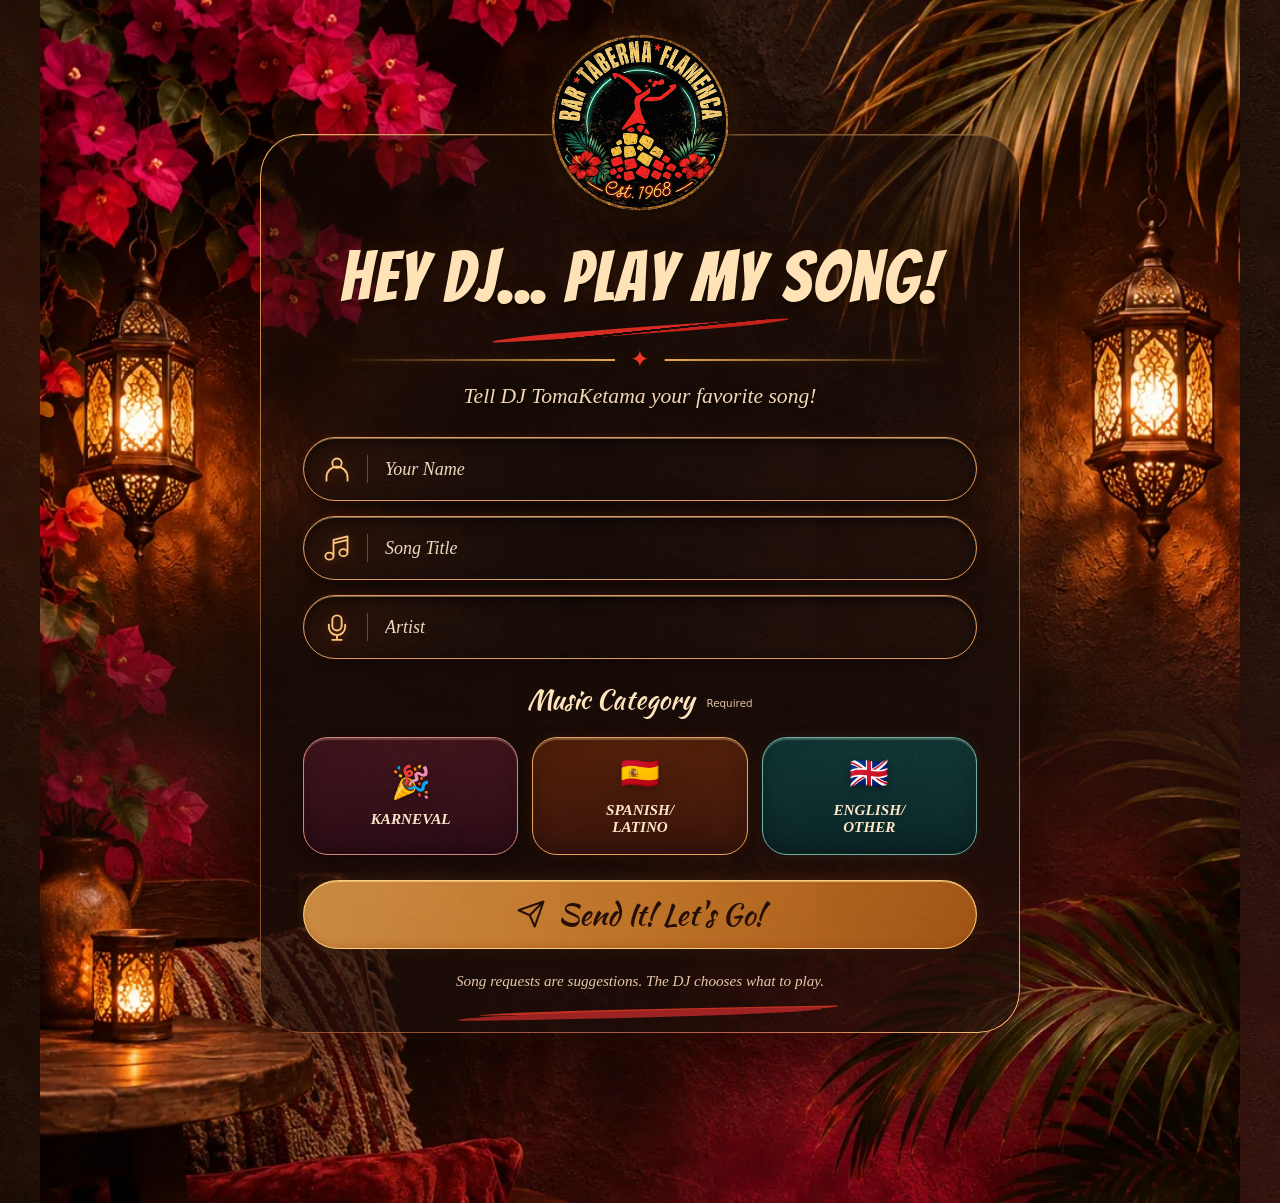
==== commit 79cf1669: "Restore quieter boho design and use Bangers for guest headline" ====
--- a/index.html
+++ b/index.html
@@ -1,5 +1,5 @@
 <!doctype html>
-<html lang="en"><head><meta charset="UTF-8"><meta name="viewport" content="width=device-width,initial-scale=1"><meta name="theme-color" content="#17121b"><title>Song Requests · Taberna Flamenca</title><link rel="stylesheet" href="./styles.css"><link rel="stylesheet" href="./guest-theme.css?v=boho-rustic-20261109"></head><body class="boho-guest">
+<html lang="en"><head><meta charset="UTF-8"><meta name="viewport" content="width=device-width,initial-scale=1"><meta name="theme-color" content="#17121b"><title>Song Requests · Taberna Flamenca</title><link rel="stylesheet" href="./styles.css"><link rel="stylesheet" href="./guest-theme.css?v=boho-bangers-20261109"></head><body class="boho-guest">
 <main class="guest-page"><div class="boho-decor boho-decor-top" aria-hidden="true"></div><div class="boho-decor boho-decor-bottom" aria-hidden="true"></div><section class="guest-card"><img class="guest-logo" src="./assets/taberna-round-hq.png" alt="Taberna Flamenca logo"><h1>Hey Dj... play my Song!</h1><div class="flamenca-divider" aria-hidden="true"><span>✦</span></div><p class="subtitle">Tell DJ TomaKetama your favorite song!</p>
 <form id="request-form"><label class="sr-only" for="guest">Your Name</label><div class="glow-field"><span class="field-icon" aria-hidden="true"><svg viewBox="0 0 24 24"><circle cx="12" cy="7" r="4"/><path d="M3 22v-3a9 9 0 0 1 18 0v3"/></svg></span><input id="guest" name="guest" maxlength="60" autocomplete="name" required placeholder="Your Name"></div>
 <label class="sr-only" for="title">Song Title</label><div class="glow-field"><span class="field-icon" aria-hidden="true"><svg viewBox="0 0 24 24"><path d="M9 18V5l12-3v13M9 8l12-3"/><ellipse cx="5.5" cy="19" rx="3.5" ry="3"/><ellipse cx="17.5" cy="16" rx="3.5" ry="3"/></svg></span><input id="title" name="title" maxlength="120" required placeholder="Song Title"></div>
--- a/guest-theme.css
+++ b/guest-theme.css
@@ -47,54 +47,8 @@
 .boho-guest .guest-card #submit:before{content:"";position:absolute;inset:0;z-index:-1;border-radius:inherit;background:url("./assets/boho/plaster.webp") repeat;mix-blend-mode:soft-light;opacity:.45;pointer-events:none}
 @media(max-width:600px){.boho-guest .boho-decor-top{width:100%;height:auto}.boho-guest .boho-decor-bottom{width:100%;height:auto}}
 
-/* Reference refinement: dry brush lettering and visibly troweled plaster. */
-@font-face{font-family:"Flamenca Dry Brush";src:url("./assets/fonts/WaterBrush-Regular-Latin.woff") format("woff");font-weight:400;font-style:normal;font-display:swap}
-@font-face{font-family:"Flamenca Hand";src:url("./assets/fonts/Kalam-Bold-Latin.woff") format("woff");font-weight:700;font-style:normal;font-display:swap}
-.boho-guest .guest-card h1{font-family:"Flamenca Dry Brush","Flamenca Brush",cursive;font-size:clamp(3rem,7.5vw,5.2rem);line-height:1.06;letter-spacing:-.015em;color:#ffe0b1;background:linear-gradient(#ffe5be,#e4b17a),url("./assets/boho/relief.webp");background-blend-mode:multiply;background-size:auto,220px;background-clip:text;-webkit-background-clip:text;-webkit-text-fill-color:transparent;text-shadow:none;filter:drop-shadow(0 3px 2px #0009) drop-shadow(0 0 15px #ed862c22)}
-.boho-guest .guest-card h1:after{-webkit-text-fill-color:initial;width:48%;height:15px;margin-top:12px;background:linear-gradient(177deg,transparent 9%,#ed3625 10% 29%,transparent 30% 37%,#cd2118 38% 58%,transparent 59% 63%,#ef3b2a 64% 74%,transparent 75%);border-radius:80% 2% 90% 5%;transform:rotate(-3deg)}
-.boho-guest .glow-field{position:relative;border-color:#ffbf7e;background:linear-gradient(#291008d9,#1c0d09e6),url("./assets/boho/relief.webp");background-size:auto,300px;box-shadow:inset 0 2px 1px #ffe8ae66,inset 0 -1px 2px #f6802c33,inset 0 3px 14px #0008,0 -2px 8px #f65d243b,0 4px 12px #0006}
-.boho-guest .glow-field:before{content:"";position:absolute;inset:-1px;border-radius:inherit;padding:1px;background:linear-gradient(115deg,#ffd99a,#ff7039 16%,#ffe5ad 30%,#954b22 44%,#ffdb99 61%,#f9864d 73%,#ffd8aa),url("./assets/boho/relief.webp");background-blend-mode:multiply;background-size:auto,150px;-webkit-mask:linear-gradient(#fff 0 0) content-box,linear-gradient(#fff 0 0);-webkit-mask-composite:xor;mask-composite:exclude;pointer-events:none}
-.boho-guest .guest-card .glow-field input:not([type=checkbox]){font-family:ui-sans-serif,system-ui,sans-serif;font-size:20px;font-weight:400}
-.boho-guest .category-choice>span{--tile:#9e1645;--rim:#fda5bd;--light:#f8306c;border:1px solid var(--rim);background-color:var(--tile);background-image:linear-gradient(#00000008,#00000077),url("./assets/boho/relief.webp");background-size:auto,250px;background-blend-mode:multiply,multiply;box-shadow:inset 0 2px 1px #fff3,inset 0 -5px 12px #0004,0 -2px 10px color-mix(in srgb,var(--light) 30%,transparent),0 6px 14px #0006;font-family:"Flamenca Hand",cursive;font-weight:700;font-size:1.08rem;font-style:normal;line-height:1.04;min-height:128px;gap:7px}
-.boho-guest .category-choice:nth-child(2)>span{--tile:#e75016;--rim:#ffd18b;--light:#ff6a21;background-color:var(--tile);background-image:linear-gradient(#00000005,#00000066),url("./assets/boho/relief.webp");background-blend-mode:multiply,multiply;box-shadow:inset 0 2px 1px #fff3,inset 0 -5px 12px #0004,0 -2px 10px #ff6a214d,0 6px 14px #0006}
-.boho-guest .category-choice:nth-child(3)>span{--tile:#108687;--rim:#b0eee0;--light:#26d6c0;background-color:var(--tile);background-image:linear-gradient(#00000005,#00000077),url("./assets/boho/relief.webp");background-blend-mode:multiply,multiply;box-shadow:inset 0 2px 1px #fff3,inset 0 -5px 12px #0004,0 -2px 10px #26d6c030,0 6px 14px #0006}
-.boho-guest .category-choice>span:before{content:"";position:absolute;inset:0;border-radius:inherit;padding:2px;background:linear-gradient(130deg,#ffedc6,var(--rim) 16%,#ffffff77 29%,#8d6c4d22 45%,var(--rim) 68%,#ffe2b0 85%,#fff5d9),url("./assets/boho/relief.webp");background-blend-mode:multiply;background-size:auto,100px;-webkit-mask:linear-gradient(#fff 0 0) content-box,linear-gradient(#fff 0 0);-webkit-mask-composite:xor;mask-composite:exclude;pointer-events:none}
-.boho-guest .category-choice input:checked+span{border-color:#fff1c1;box-shadow:0 0 0 3px #ffd88ac2,0 0 22px #eeae5c55,inset 0 1px 10px #ffcf9a22}
-.boho-guest .category-choice>span>span:last-child{text-shadow:0 2px 2px #0009}
-.boho-guest .category-choice .category-emoji{font-size:2.3rem}
-.boho-guest .category-field legend{font-family:"Flamenca Hand",cursive;font-weight:700;font-size:1.85rem}
-.boho-guest .guest-card #submit{background-color:#ffbd52;background-image:linear-gradient(110deg,#ffffff11,#ffa2201c 55%,#b85b184d),url("./assets/boho/relief.webp");background-size:auto,270px;background-blend-mode:multiply,multiply;border:1px solid #ffe4a1;box-shadow:inset 0 2px 1px #fff5bb99,inset 0 -3px 6px #9a461b33,0 -2px 9px #ff9d2855,0 0 20px #f78b2833,0 6px 15px #0006;font-family:"Flamenca Hand",cursive;font-weight:700;font-size:2rem;color:#180e07;min-height:73px}
-.boho-guest .guest-card #submit:before{inset:0;background:linear-gradient(110deg,#fff2be,#ff8929 16%,#fff0b3 33%,#a7582333 49%,#ffd97d 68%,#fff3bf),url("./assets/boho/relief.webp");background-blend-mode:multiply;background-size:auto,110px;mix-blend-mode:normal;opacity:1;padding:2px;-webkit-mask:linear-gradient(#fff 0 0) content-box,linear-gradient(#fff 0 0);-webkit-mask-composite:xor;mask-composite:exclude}
-@media(max-width:600px){.boho-guest .guest-card h1{font-size:3.35rem;line-height:1.06}.boho-guest .guest-card h1:after{height:12px;margin-top:9px}.boho-guest .guest-card .glow-field input:not([type=checkbox]){font-size:17px}.boho-guest .category-choice>span{font-size:.88rem;min-height:109px;background-size:auto,190px}.boho-guest .category-choice .category-emoji{font-size:1.9rem}.boho-guest .category-field legend{font-size:1.5rem}.boho-guest .guest-card #submit{font-size:1.7rem;min-height:65px}}
-@media(max-width:350px){.boho-guest .guest-card h1{font-size:2.9rem}.boho-guest .category-choice>span{font-size:.77rem;min-height:102px}.boho-guest .guest-card #submit{font-size:1.5rem}}
-@media(forced-colors:active){.boho-guest .guest-card h1{background:none;color:CanvasText;-webkit-text-fill-color:CanvasText;filter:none}.boho-guest .category-choice>span:before,.boho-guest .glow-field:before{display:none}}
-.boho-guest .guest-card h1{background-blend-mode:soft-light;color:#ffe6c2}
-.boho-guest .glow-field{background-color:#4c2111;background-image:linear-gradient(#00000030,#00000085),url("./assets/boho/relief.webp");background-blend-mode:multiply,multiply}
-
-/* Photographic distressed materials, not smooth colour gradients. */
-@font-face{font-family:"Flamenca Painted";src:url("./assets/fonts/Sarina-Regular-Latin.woff") format("woff");font-weight:400;font-style:normal;font-display:swap}
-@font-face{font-family:"Flamenca Marker";src:url("./assets/fonts/Sriracha-Regular-Latin.woff") format("woff");font-weight:400;font-style:normal;font-display:swap}
-.boho-guest .guest-card h1{font-family:"Flamenca Painted","Flamenca Dry Brush",cursive;font-size:clamp(2.65rem,5.8vw,4.4rem);font-weight:400;line-height:1.24;letter-spacing:-.035em;background:linear-gradient(#fff0d0,#f0c48e),url("./assets/boho/relief.webp");background-blend-mode:soft-light;background-clip:text;-webkit-background-clip:text;filter:drop-shadow(0 4px 3px #000d) drop-shadow(0 0 15px #d98d2820)}
-.boho-guest .category-choice>span{--material:url("./assets/boho/tile-burgundy.webp");--glow:#f52a6b66;isolation:isolate;background:#330c1b var(--material) center/100% 100% no-repeat;border:1px solid #ffa9bfbb;border-radius:24px;box-shadow:0 -2px 9px var(--glow),0 3px 16px var(--glow),0 8px 16px #0008;font-family:"Flamenca Marker",cursive;font-size:1.2rem;font-weight:400;line-height:1.08;min-height:133px;text-shadow:0 2px 3px #000;gap:7px;padding:15px 5px}
-.boho-guest .category-choice:nth-child(2)>span{--material:url("./assets/boho/tile-ember.webp");--glow:#ff6a2855;background:#4d1309 var(--material) center/100% 100% no-repeat;border-color:#ffc478c9;box-shadow:0 -2px 9px var(--glow),0 3px 16px var(--glow),0 8px 16px #0008}
-.boho-guest .category-choice:nth-child(3)>span{--material:url("./assets/boho/tile-petrol.webp");--glow:#4acebc33;background:#062b2e var(--material) center/100% 100% no-repeat;border-color:#b6efdfcc;box-shadow:0 -2px 8px var(--glow),0 3px 14px var(--glow),0 8px 16px #0008}
-.boho-guest .category-choice>span:before{inset:1px;padding:0;border-radius:inherit;background:linear-gradient(#00000005,#00000022 45%,#00000055);-webkit-mask:none;mask:none;opacity:1;z-index:-1}
-.boho-guest .category-choice input:checked+span{border-color:#fff2bd;box-shadow:0 0 0 3px #ffdf91cc,0 0 25px var(--glow),0 8px 16px #0008}
-.boho-guest .category-choice input:checked+span:after{background:#2b160bed;border:1px solid #ffe5a2;border-radius:50%;width:20px;height:20px;line-height:18px;text-align:center;top:7px;right:7px}
-.boho-guest .category-choice>span>span:last-child{font-weight:400;line-height:1.05;text-shadow:0 2px 3px #000d}
-.boho-guest .guest-card #submit{font-family:"Flamenca Marker",cursive;font-size:2.2rem;font-weight:400;background:#d88d26 url("./assets/boho/tile-gold.webp") center/100% 100% no-repeat;border:1px solid #ffe7b0e6;color:#1e1005;box-shadow:0 -2px 7px #ffb13cbb,0 2px 8px #ff9b2577,0 0 22px #f2862a3d,0 8px 15px #0007;min-height:76px;text-shadow:0 1px #ffdd8e55}
-.boho-guest .guest-card #submit:before{inset:0;padding:0;background:linear-gradient(110deg,#ffe8a414,transparent 35%,#b74b001a);-webkit-mask:none;mask:none;z-index:-1;opacity:1}
-.boho-guest .glow-field{border:1px solid #e8bc85;box-shadow:inset 0 2px 0 #ffc88255,inset 0 -1px 1px #d2643622,0 -2px 7px #ff6d2b44,0 2px 7px #ed74301c,0 5px 12px #0007}
-.boho-guest .glow-field:before{padding:2px;background:conic-gradient(from 5deg,#ffebb9 0deg,#c2582444 40deg,#fff2c8 72deg,#f9955a 110deg,#9c3d1f66 153deg,#ffe0b1 198deg,#b54d2244 230deg,#ffecd4 270deg,#ff6542 320deg,#ffebb9 360deg),url("./assets/boho/relief.webp");background-blend-mode:multiply;background-size:auto,90px;opacity:.95}
-.boho-guest .category-field legend{font-family:"Flamenca Marker",cursive;font-weight:400}
-@media(max-width:600px){.boho-guest .guest-card h1{font-size:2.8rem;line-height:1.25}.boho-guest .category-choice>span{font-size:1rem;min-height:111px;padding:13px 3px;border-radius:20px}.boho-guest .guest-card #submit{font-size:1.85rem;min-height:66px}}
-@media(max-width:350px){.boho-guest .guest-card h1{font-size:2.35rem}.boho-guest .category-choice>span{font-size:.86rem;min-height:102px}.boho-guest .guest-card #submit{font-size:1.6rem}}
-@media(forced-colors:active){.boho-guest .guest-card h1{background:none;color:CanvasText;-webkit-text-fill-color:CanvasText;filter:none}}
-/* Keep the photographed colours intact; avoid multiplying them with fallback paint. */
-.boho-guest .category-choice>span,.boho-guest .category-choice:nth-child(2)>span,.boho-guest .category-choice:nth-child(3)>span{background-blend-mode:normal}
-.boho-guest .guest-card #submit{background-size:cover;background-blend-mode:normal}
-.boho-guest .guest-card #submit:before{background:url("./assets/boho/tile-gold.webp") center/100% 100% no-repeat;background-blend-mode:normal;inset:0;padding:2px;-webkit-mask:linear-gradient(#fff 0 0) content-box,linear-gradient(#fff 0 0);-webkit-mask-composite:xor;mask-composite:exclude;z-index:0;pointer-events:none}
-.boho-guest .guest-card #submit:after{content:"";position:absolute;top:0;left:15%;width:23%;height:2px;background:linear-gradient(90deg,transparent,#fff9d6,transparent);box-shadow:0 0 8px #ffbe51;pointer-events:none}
-.boho-guest .guest-card h1{font-size:clamp(2.45rem,5vw,3.6rem)}
-@media(max-width:600px){.boho-guest .guest-card h1{font-size:2.35rem;line-height:1.28}}
-@media(max-width:350px){.boho-guest .guest-card h1{font-size:2rem}}
+/* Restore the quieter original boho design; only the headline uses Bangers. */
+@font-face{font-family:"Flamenca Bangers";src:url("./assets/fonts/Bangers-Latin.woff") format("woff");font-style:normal;font-weight:400;font-display:swap}
+.boho-guest .guest-card h1{font-family:"Flamenca Bangers",Impact,sans-serif;font-weight:400;font-size:clamp(2.9rem,6.4vw,4.4rem);line-height:1.08;letter-spacing:.025em;color:#ffe2b6;text-shadow:0 3px 5px #0009,0 0 22px #ed862c20}
+@media(max-width:600px){.boho-guest .guest-card h1{font-size:3rem;line-height:1.1}}
+@media(max-width:350px){.boho-guest .guest-card h1{font-size:2.6rem}}
